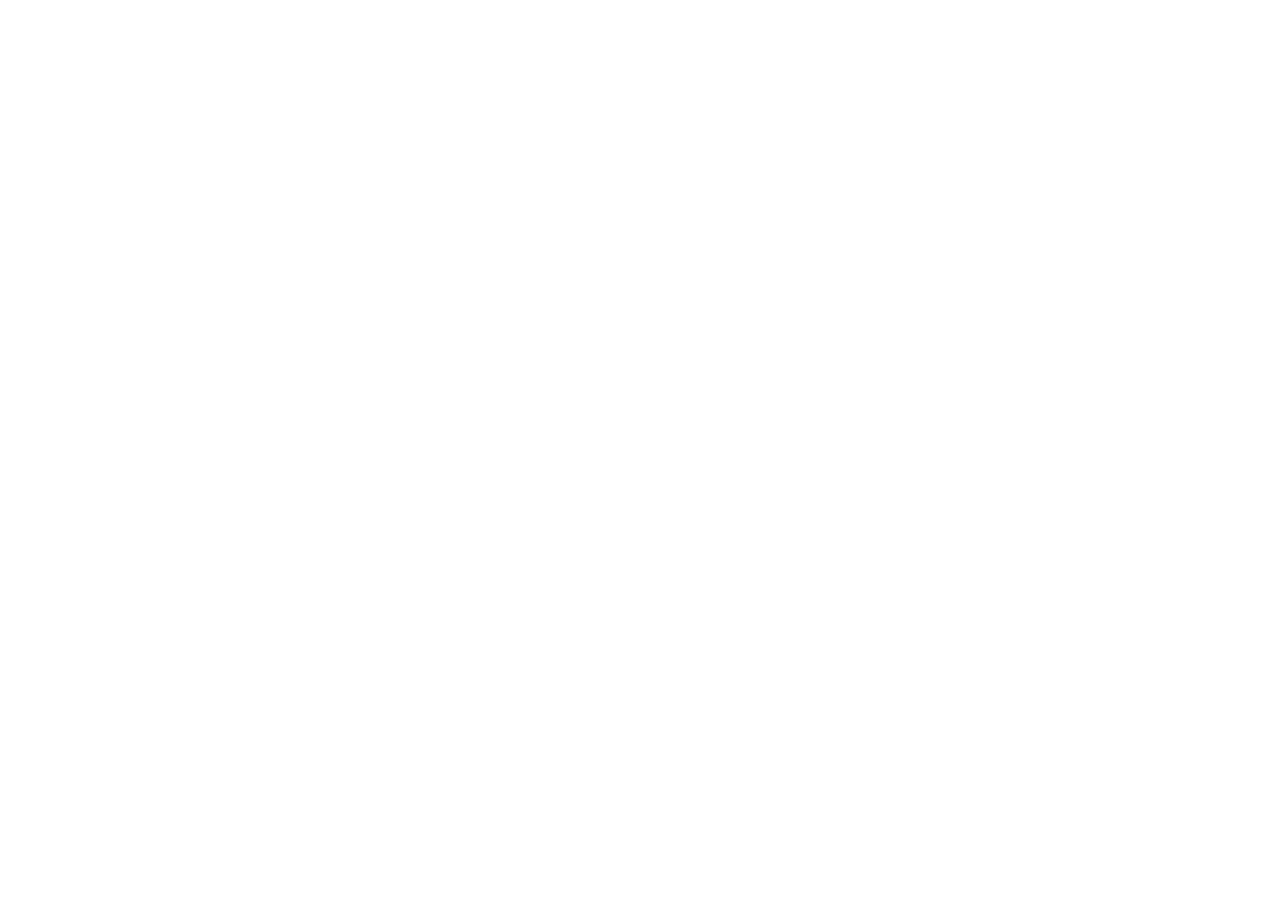
==== index.html @ a0079cb8 "init project" ====
<!DOCTYPE html>
<html lang="en">

<head>
    <meta charset="UTF-8">
    <meta http-equiv="X-UA-Compatible" content="IE=edge">
    <meta name="viewport" content="width=device-width, initial-scale=1.0">
    <title>Document</title>
</head>

<body>

</body>

</html>
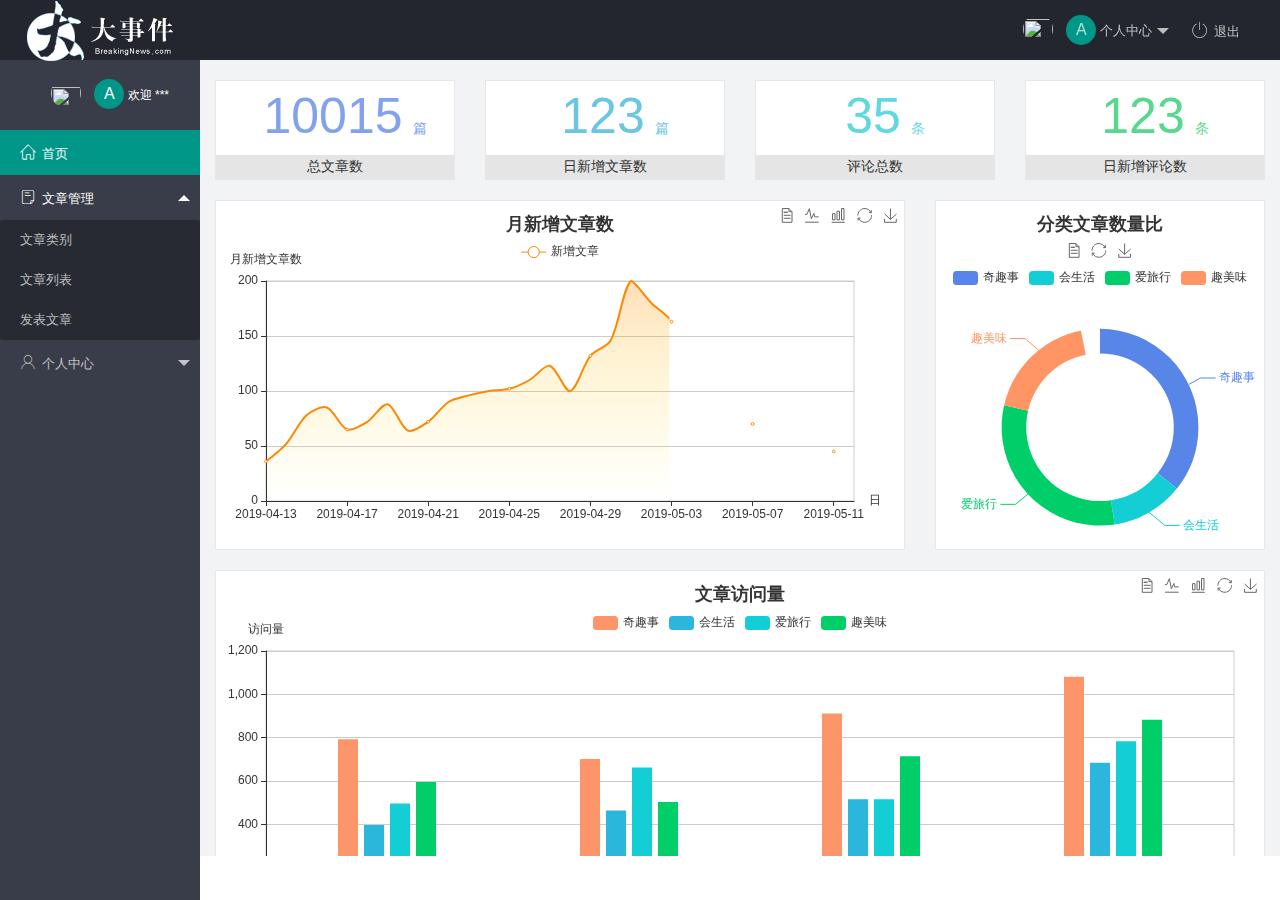
==== commit 9e02c773: "修复token的bug" ====
--- a/index.html
+++ b/index.html
@@ -5,11 +5,93 @@
     <meta charset="UTF-8">
     <meta http-equiv="X-UA-Compatible" content="IE=edge">
     <meta name="viewport" content="width=device-width, initial-scale=1.0">
-    <title>Document</title>
+    <title>首页</title>
+    <!-- 引入layui.css -->
+    <link rel="stylesheet" href="/assets/lib/layui/css/layui.css">
+    <!-- 引入第三方字体图标 -->
+    <link rel="stylesheet" href="/assets/fonts/iconfont.css">
+    <!-- 引入index.css -->
+    <link rel="stylesheet" href="/assets/css/index.css">
 </head>
 
 <body>
+    <div class="layui-layout layui-layout-admin">
+        <div class="layui-header">
 
+            <div class="layui-logo layui-hide-xs layui-bg-black">
+                <img src="/assets/images/logo.png" alt="">
+            </div>
+            <!-- 头部区域（可配合layui 已有的水平导航） -->
+
+            <ul class="layui-nav layui-layout-right">
+                <li class="layui-nav-item layui-hide layui-show-md-inline-block ">
+                    <a href="javascript:;">
+                        <img src="//tva1.sinaimg.cn/crop.0.0.118.118.180/5db11ff4gw1e77d3nqrv8j203b03cweg.jpg" class="layui-nav-img img-avatar">
+                        <span class="text-avatar">A</span> 个人中心
+                    </a>
+                    <dl class="layui-nav-child">
+                        <dd><a href="">基本资料</a></dd>
+                        <dd><a href="">更换头像</a></dd>
+                        <dd><a href="">重置密码</a></dd>
+                    </dl>
+                </li>
+                <li class="layui-nav-item" lay-header-event="menuRight" lay-unselect>
+                    <a href="javascript:;" class="logout"><span class="iconfont icon-tuichu"></span>退出</a>
+                </li>
+            </ul>
+        </div>
+
+        <div class="layui-side layui-bg-black">
+            <div class="layui-side-scroll">
+                <div class="user-info-box">
+                    <img src="//tva1.sinaimg.cn/crop.0.0.118.118.180/5db11ff4gw1e77d3nqrv8j203b03cweg.jpg" class="layui-nav-img img-avatar">
+                    <div class="text-avatar">A</div>
+                    <span class="welcom">欢迎 ***</span></div>
+                <!-- 左侧导航区域（可配合layui已有的垂直导航） -->
+                <ul class="layui-nav layui-nav-tree" lay-filter="test" lay-shrink="all">
+                    <li class="layui-nav-item layui-this">
+                        <a href="/home/dashboard.html" target="fm"><span class="iconfont icon-home"></span>首页</a>
+                    </li>
+                    <li class="layui-nav-item layui-nav-itemed">
+                        <a class="" href="javascript:;"><span class="iconfont icon-16"></span>文章管理</a>
+                        <dl class="layui-nav-child">
+                            <dd><a href="javascript:;">文章类别</a></dd>
+                            <dd><a href="javascript:;">文章列表</a></dd>
+                            <dd><a href="javascript:;">发表文章</a></dd>
+                        </dl>
+                    </li>
+                    <li class="layui-nav-item">
+
+                        <a href="javascript:;"><span class="iconfont icon-user"></span>个人中心</a>
+                        <dl class="layui-nav-child">
+                            <dd><a href="javascript:;">基本资料</a></dd>
+                            <dd><a href="javascript:;">更换头像</a></dd>
+                            <dd><a href="javascript:;">重置密码</a></dd>
+                        </dl>
+                    </li>
+
+                </ul>
+            </div>
+        </div>
+        <div class="layui-body">
+            <!-- 内容主体区域 -->
+
+            <iframe src="/home/dashboard.html" frameborder="0" name="fm"></iframe></div>
+    </div>
+
+    <div class="layui-footer">
+        <!-- 底部固定区域 -->
+        底部固定区域
+    </div>
+    </div>
+    <!-- 引入layui.js -->
+    <script src="/assets/lib/layui/layui.all.js"></script>
+    <!-- 引入jQuery.js -->
+    <script src="/assets/lib/jquery.js"></script>
+    <!-- 引入baseAPI.js -->
+    <script src="/assets/js/baseAPI.js"></script>
+    <!-- 引入index.js -->
+    <script src="/assets/js/index.js"></script>
 </body>
 
 </html>--- a/assets/lib/layui/css/layui.css
+++ b/assets/lib/layui/css/layui.css
@@ -0,0 +1,2 @@
+/** layui-v2.5.5 MIT License By https://www.layui.com */
+ .layui-inline,img{display:inline-block;vertical-align:middle}h1,h2,h3,h4,h5,h6{font-weight:400}.layui-edge,.layui-header,.layui-inline,.layui-main{position:relative}.layui-body,.layui-edge,.layui-elip{overflow:hidden}.layui-btn,.layui-edge,.layui-inline,img{vertical-align:middle}.layui-btn,.layui-disabled,.layui-icon,.layui-unselect{-moz-user-select:none;-webkit-user-select:none;-ms-user-select:none}.layui-elip,.layui-form-checkbox span,.layui-form-pane .layui-form-label{text-overflow:ellipsis;white-space:nowrap}.layui-breadcrumb,.layui-tree-btnGroup{visibility:hidden}blockquote,body,button,dd,div,dl,dt,form,h1,h2,h3,h4,h5,h6,input,li,ol,p,pre,td,textarea,th,ul{margin:0;padding:0;-webkit-tap-highlight-color:rgba(0,0,0,0)}a:active,a:hover{outline:0}img{border:none}li{list-style:none}table{border-collapse:collapse;border-spacing:0}h4,h5,h6{font-size:100%}button,input,optgroup,option,select,textarea{font-family:inherit;font-size:inherit;font-style:inherit;font-weight:inherit;outline:0}pre{white-space:pre-wrap;white-space:-moz-pre-wrap;white-space:-pre-wrap;white-space:-o-pre-wrap;word-wrap:break-word}body{line-height:24px;font:14px Helvetica Neue,Helvetica,PingFang SC,Tahoma,Arial,sans-serif}hr{height:1px;margin:10px 0;border:0;clear:both}a{color:#333;text-decoration:none}a:hover{color:#777}a cite{font-style:normal;*cursor:pointer}.layui-border-box,.layui-border-box *{box-sizing:border-box}.layui-box,.layui-box *{box-sizing:content-box}.layui-clear{clear:both;*zoom:1}.layui-clear:after{content:'\20';clear:both;*zoom:1;display:block;height:0}.layui-inline{*display:inline;*zoom:1}.layui-edge{display:inline-block;width:0;height:0;border-width:6px;border-style:dashed;border-color:transparent}.layui-edge-top{top:-4px;border-bottom-color:#999;border-bottom-style:solid}.layui-edge-right{border-left-color:#999;border-left-style:solid}.layui-edge-bottom{top:2px;border-top-color:#999;border-top-style:solid}.layui-edge-left{border-right-color:#999;border-right-style:solid}.layui-disabled,.layui-disabled:hover{color:#d2d2d2!important;cursor:not-allowed!important}.layui-circle{border-radius:100%}.layui-show{display:block!important}.layui-hide{display:none!important}@font-face{font-family:layui-icon;src:url(../font/iconfont.eot?v=250);src:url(../font/iconfont.eot?v=250#iefix) format('embedded-opentype'),url(../font/iconfont.woff2?v=250) format('woff2'),url(../font/iconfont.woff?v=250) format('woff'),url(../font/iconfont.ttf?v=250) format('truetype'),url(../font/iconfont.svg?v=250#layui-icon) format('svg')}.layui-icon{font-family:layui-icon!important;font-size:16px;font-style:normal;-webkit-font-smoothing:antialiased;-moz-osx-font-smoothing:grayscale}.layui-icon-reply-fill:before{content:"\e611"}.layui-icon-set-fill:before{content:"\e614"}.layui-icon-menu-fill:before{content:"\e60f"}.layui-icon-search:before{content:"\e615"}.layui-icon-share:before{content:"\e641"}.layui-icon-set-sm:before{content:"\e620"}.layui-icon-engine:before{content:"\e628"}.layui-icon-close:before{content:"\1006"}.layui-icon-close-fill:before{content:"\1007"}.layui-icon-chart-screen:before{content:"\e629"}.layui-icon-star:before{content:"\e600"}.layui-icon-circle-dot:before{content:"\e617"}.layui-icon-chat:before{content:"\e606"}.layui-icon-release:before{content:"\e609"}.layui-icon-list:before{content:"\e60a"}.layui-icon-chart:before{content:"\e62c"}.layui-icon-ok-circle:before{content:"\1005"}.layui-icon-layim-theme:before{content:"\e61b"}.layui-icon-table:before{content:"\e62d"}.layui-icon-right:before{content:"\e602"}.layui-icon-left:before{content:"\e603"}.layui-icon-cart-simple:before{content:"\e698"}.layui-icon-face-cry:before{content:"\e69c"}.layui-icon-face-smile:before{content:"\e6af"}.layui-icon-survey:before{content:"\e6b2"}.layui-icon-tree:before{content:"\e62e"}.layui-icon-upload-circle:before{content:"\e62f"}.layui-icon-add-circle:before{content:"\e61f"}.layui-icon-download-circle:before{content:"\e601"}.layui-icon-templeate-1:before{content:"\e630"}.layui-icon-util:before{content:"\e631"}.layui-icon-face-surprised:before{content:"\e664"}.layui-icon-edit:before{content:"\e642"}.layui-icon-speaker:before{content:"\e645"}.layui-icon-down:before{content:"\e61a"}.layui-icon-file:before{content:"\e621"}.layui-icon-layouts:before{content:"\e632"}.layui-icon-rate-half:before{content:"\e6c9"}.layui-icon-add-circle-fine:before{content:"\e608"}.layui-icon-prev-circle:before{content:"\e633"}.layui-icon-read:before{content:"\e705"}.layui-icon-404:before{content:"\e61c"}.layui-icon-carousel:before{content:"\e634"}.layui-icon-help:before{content:"\e607"}.layui-icon-code-circle:before{content:"\e635"}.layui-icon-water:before{content:"\e636"}.layui-icon-username:before{content:"\e66f"}.layui-icon-find-fill:before{content:"\e670"}.layui-icon-about:before{content:"\e60b"}.layui-icon-location:before{content:"\e715"}.layui-icon-up:before{content:"\e619"}.layui-icon-pause:before{content:"\e651"}.layui-icon-date:before{content:"\e637"}.layui-icon-layim-uploadfile:before{content:"\e61d"}.layui-icon-delete:before{content:"\e640"}.layui-icon-play:before{content:"\e652"}.layui-icon-top:before{content:"\e604"}.layui-icon-friends:before{content:"\e612"}.layui-icon-refresh-3:before{content:"\e9aa"}.layui-icon-ok:before{content:"\e605"}.layui-icon-layer:before{content:"\e638"}.layui-icon-face-smile-fine:before{content:"\e60c"}.layui-icon-dollar:before{content:"\e659"}.layui-icon-group:before{content:"\e613"}.layui-icon-layim-download:before{content:"\e61e"}.layui-icon-picture-fine:before{content:"\e60d"}.layui-icon-link:before{content:"\e64c"}.layui-icon-diamond:before{content:"\e735"}.layui-icon-log:before{content:"\e60e"}.layui-icon-rate-solid:before{content:"\e67a"}.layui-icon-fonts-del:before{content:"\e64f"}.layui-icon-unlink:before{content:"\e64d"}.layui-icon-fonts-clear:before{content:"\e639"}.layui-icon-triangle-r:before{content:"\e623"}.layui-icon-circle:before{content:"\e63f"}.layui-icon-radio:before{content:"\e643"}.layui-icon-align-center:before{content:"\e647"}.layui-icon-align-right:before{content:"\e648"}.layui-icon-align-left:before{content:"\e649"}.layui-icon-loading-1:before{content:"\e63e"}.layui-icon-return:before{content:"\e65c"}.layui-icon-fonts-strong:before{content:"\e62b"}.layui-icon-upload:before{content:"\e67c"}.layui-icon-dialogue:before{content:"\e63a"}.layui-icon-video:before{content:"\e6ed"}.layui-icon-headset:before{content:"\e6fc"}.layui-icon-cellphone-fine:before{content:"\e63b"}.layui-icon-add-1:before{content:"\e654"}.layui-icon-face-smile-b:before{content:"\e650"}.layui-icon-fonts-html:before{content:"\e64b"}.layui-icon-form:before{content:"\e63c"}.layui-icon-cart:before{content:"\e657"}.layui-icon-camera-fill:before{content:"\e65d"}.layui-icon-tabs:before{content:"\e62a"}.layui-icon-fonts-code:before{content:"\e64e"}.layui-icon-fire:before{content:"\e756"}.layui-icon-set:before{content:"\e716"}.layui-icon-fonts-u:before{content:"\e646"}.layui-icon-triangle-d:before{content:"\e625"}.layui-icon-tips:before{content:"\e702"}.layui-icon-picture:before{content:"\e64a"}.layui-icon-more-vertical:before{content:"\e671"}.layui-icon-flag:before{content:"\e66c"}.layui-icon-loading:before{content:"\e63d"}.layui-icon-fonts-i:before{content:"\e644"}.layui-icon-refresh-1:before{content:"\e666"}.layui-icon-rmb:before{content:"\e65e"}.layui-icon-home:before{content:"\e68e"}.layui-icon-user:before{content:"\e770"}.layui-icon-notice:before{content:"\e667"}.layui-icon-login-weibo:before{content:"\e675"}.layui-icon-voice:before{content:"\e688"}.layui-icon-upload-drag:before{content:"\e681"}.layui-icon-login-qq:before{content:"\e676"}.layui-icon-snowflake:before{content:"\e6b1"}.layui-icon-file-b:before{content:"\e655"}.layui-icon-template:before{content:"\e663"}.layui-icon-auz:before{content:"\e672"}.layui-icon-console:before{content:"\e665"}.layui-icon-app:before{content:"\e653"}.layui-icon-prev:before{content:"\e65a"}.layui-icon-website:before{content:"\e7ae"}.layui-icon-next:before{content:"\e65b"}.layui-icon-component:before{content:"\e857"}.layui-icon-more:before{content:"\e65f"}.layui-icon-login-wechat:before{content:"\e677"}.layui-icon-shrink-right:before{content:"\e668"}.layui-icon-spread-left:before{content:"\e66b"}.layui-icon-camera:before{content:"\e660"}.layui-icon-note:before{content:"\e66e"}.layui-icon-refresh:before{content:"\e669"}.layui-icon-female:before{content:"\e661"}.layui-icon-male:before{content:"\e662"}.layui-icon-password:before{content:"\e673"}.layui-icon-senior:before{content:"\e674"}.layui-icon-theme:before{content:"\e66a"}.layui-icon-tread:before{content:"\e6c5"}.layui-icon-praise:before{content:"\e6c6"}.layui-icon-star-fill:before{content:"\e658"}.layui-icon-rate:before{content:"\e67b"}.layui-icon-template-1:before{content:"\e656"}.layui-icon-vercode:before{content:"\e679"}.layui-icon-cellphone:before{content:"\e678"}.layui-icon-screen-full:before{content:"\e622"}.layui-icon-screen-restore:before{content:"\e758"}.layui-icon-cols:before{content:"\e610"}.layui-icon-export:before{content:"\e67d"}.layui-icon-print:before{content:"\e66d"}.layui-icon-slider:before{content:"\e714"}.layui-icon-addition:before{content:"\e624"}.layui-icon-subtraction:before{content:"\e67e"}.layui-icon-service:before{content:"\e626"}.layui-icon-transfer:before{content:"\e691"}.layui-main{width:1140px;margin:0 auto}.layui-header{z-index:1000;height:60px}.layui-header a:hover{transition:all .5s;-webkit-transition:all .5s}.layui-side{position:fixed;left:0;top:0;bottom:0;z-index:999;width:200px;overflow-x:hidden}.layui-side-scroll{position:relative;width:220px;height:100%;overflow-x:hidden}.layui-body{position:absolute;left:200px;right:0;top:0;bottom:0;z-index:998;width:auto;overflow-y:auto;box-sizing:border-box}.layui-layout-body{overflow:hidden}.layui-layout-admin .layui-header{background-color:#23262E}.layui-layout-admin .layui-side{top:60px;width:200px;overflow-x:hidden}.layui-layout-admin .layui-body{position:fixed;top:60px;bottom:44px}.layui-layout-admin .layui-main{width:auto;margin:0 15px}.layui-layout-admin .layui-footer{position:fixed;left:200px;right:0;bottom:0;height:44px;line-height:44px;padding:0 15px;background-color:#eee}.layui-layout-admin .layui-logo{position:absolute;left:0;top:0;width:200px;height:100%;line-height:60px;text-align:center;color:#009688;font-size:16px}.layui-layout-admin .layui-header .layui-nav{background:0 0}.layui-layout-left{position:absolute!important;left:200px;top:0}.layui-layout-right{position:absolute!important;right:0;top:0}.layui-container{position:relative;margin:0 auto;padding:0 15px;box-sizing:border-box}.layui-fluid{position:relative;margin:0 auto;padding:0 15px}.layui-row:after,.layui-row:before{content:'';display:block;clear:both}.layui-col-lg1,.layui-col-lg10,.layui-col-lg11,.layui-col-lg12,.layui-col-lg2,.layui-col-lg3,.layui-col-lg4,.layui-col-lg5,.layui-col-lg6,.layui-col-lg7,.layui-col-lg8,.layui-col-lg9,.layui-col-md1,.layui-col-md10,.layui-col-md11,.layui-col-md12,.layui-col-md2,.layui-col-md3,.layui-col-md4,.layui-col-md5,.layui-col-md6,.layui-col-md7,.layui-col-md8,.layui-col-md9,.layui-col-sm1,.layui-col-sm10,.layui-col-sm11,.layui-col-sm12,.layui-col-sm2,.layui-col-sm3,.layui-col-sm4,.layui-col-sm5,.layui-col-sm6,.layui-col-sm7,.layui-col-sm8,.layui-col-sm9,.layui-col-xs1,.layui-col-xs10,.layui-col-xs11,.layui-col-xs12,.layui-col-xs2,.layui-col-xs3,.layui-col-xs4,.layui-col-xs5,.layui-col-xs6,.layui-col-xs7,.layui-col-xs8,.layui-col-xs9{position:relative;display:block;box-sizing:border-box}.layui-col-xs1,.layui-col-xs10,.layui-col-xs11,.layui-col-xs12,.layui-col-xs2,.layui-col-xs3,.layui-col-xs4,.layui-col-xs5,.layui-col-xs6,.layui-col-xs7,.layui-col-xs8,.layui-col-xs9{float:left}.layui-col-xs1{width:8.33333333%}.layui-col-xs2{width:16.66666667%}.layui-col-xs3{width:25%}.layui-col-xs4{width:33.33333333%}.layui-col-xs5{width:41.66666667%}.layui-col-xs6{width:50%}.layui-col-xs7{width:58.33333333%}.layui-col-xs8{width:66.66666667%}.layui-col-xs9{width:75%}.layui-col-xs10{width:83.33333333%}.layui-col-xs11{width:91.66666667%}.layui-col-xs12{width:100%}.layui-col-xs-offset1{margin-left:8.33333333%}.layui-col-xs-offset2{margin-left:16.66666667%}.layui-col-xs-offset3{margin-left:25%}.layui-col-xs-offset4{margin-left:33.33333333%}.layui-col-xs-offset5{margin-left:41.66666667%}.layui-col-xs-offset6{margin-left:50%}.layui-col-xs-offset7{margin-left:58.33333333%}.layui-col-xs-offset8{margin-left:66.66666667%}.layui-col-xs-offset9{margin-left:75%}.layui-col-xs-offset10{margin-left:83.33333333%}.layui-col-xs-offset11{margin-left:91.66666667%}.layui-col-xs-offset12{margin-left:100%}@media screen and (max-width:768px){.layui-hide-xs{display:none!important}.layui-show-xs-block{display:block!important}.layui-show-xs-inline{display:inline!important}.layui-show-xs-inline-block{display:inline-block!important}}@media screen and (min-width:768px){.layui-container{width:750px}.layui-hide-sm{display:none!important}.layui-show-sm-block{display:block!important}.layui-show-sm-inline{display:inline!important}.layui-show-sm-inline-block{display:inline-block!important}.layui-col-sm1,.layui-col-sm10,.layui-col-sm11,.layui-col-sm12,.layui-col-sm2,.layui-col-sm3,.layui-col-sm4,.layui-col-sm5,.layui-col-sm6,.layui-col-sm7,.layui-col-sm8,.layui-col-sm9{float:left}.layui-col-sm1{width:8.33333333%}.layui-col-sm2{width:16.66666667%}.layui-col-sm3{width:25%}.layui-col-sm4{width:33.33333333%}.layui-col-sm5{width:41.66666667%}.layui-col-sm6{width:50%}.layui-col-sm7{width:58.33333333%}.layui-col-sm8{width:66.66666667%}.layui-col-sm9{width:75%}.layui-col-sm10{width:83.33333333%}.layui-col-sm11{width:91.66666667%}.layui-col-sm12{width:100%}.layui-col-sm-offset1{margin-left:8.33333333%}.layui-col-sm-offset2{margin-left:16.66666667%}.layui-col-sm-offset3{margin-left:25%}.layui-col-sm-offset4{margin-left:33.33333333%}.layui-col-sm-offset5{margin-left:41.66666667%}.layui-col-sm-offset6{margin-left:50%}.layui-col-sm-offset7{margin-left:58.33333333%}.layui-col-sm-offset8{margin-left:66.66666667%}.layui-col-sm-offset9{margin-left:75%}.layui-col-sm-offset10{margin-left:83.33333333%}.layui-col-sm-offset11{margin-left:91.66666667%}.layui-col-sm-offset12{margin-left:100%}}@media screen and (min-width:992px){.layui-container{width:970px}.layui-hide-md{display:none!important}.layui-show-md-block{display:block!important}.layui-show-md-inline{display:inline!important}.layui-show-md-inline-block{display:inline-block!important}.layui-col-md1,.layui-col-md10,.layui-col-md11,.layui-col-md12,.layui-col-md2,.layui-col-md3,.layui-col-md4,.layui-col-md5,.layui-col-md6,.layui-col-md7,.layui-col-md8,.layui-col-md9{float:left}.layui-col-md1{width:8.33333333%}.layui-col-md2{width:16.66666667%}.layui-col-md3{width:25%}.layui-col-md4{width:33.33333333%}.layui-col-md5{width:41.66666667%}.layui-col-md6{width:50%}.layui-col-md7{width:58.33333333%}.layui-col-md8{width:66.66666667%}.layui-col-md9{width:75%}.layui-col-md10{width:83.33333333%}.layui-col-md11{width:91.66666667%}.layui-col-md12{width:100%}.layui-col-md-offset1{margin-left:8.33333333%}.layui-col-md-offset2{margin-left:16.66666667%}.layui-col-md-offset3{margin-left:25%}.layui-col-md-offset4{margin-left:33.33333333%}.layui-col-md-offset5{margin-left:41.66666667%}.layui-col-md-offset6{margin-left:50%}.layui-col-md-offset7{margin-left:58.33333333%}.layui-col-md-offset8{margin-left:66.66666667%}.layui-col-md-offset9{margin-left:75%}.layui-col-md-offset10{margin-left:83.33333333%}.layui-col-md-offset11{margin-left:91.66666667%}.layui-col-md-offset12{margin-left:100%}}@media screen and (min-width:1200px){.layui-container{width:1170px}.layui-hide-lg{display:none!important}.layui-show-lg-block{display:block!important}.layui-show-lg-inline{display:inline!important}.layui-show-lg-inline-block{display:inline-block!important}.layui-col-lg1,.layui-col-lg10,.layui-col-lg11,.layui-col-lg12,.layui-col-lg2,.layui-col-lg3,.layui-col-lg4,.layui-col-lg5,.layui-col-lg6,.layui-col-lg7,.layui-col-lg8,.layui-col-lg9{float:left}.layui-col-lg1{width:8.33333333%}.layui-col-lg2{width:16.66666667%}.layui-col-lg3{width:25%}.layui-col-lg4{width:33.33333333%}.layui-col-lg5{width:41.66666667%}.layui-col-lg6{width:50%}.layui-col-lg7{width:58.33333333%}.layui-col-lg8{width:66.66666667%}.layui-col-lg9{width:75%}.layui-col-lg10{width:83.33333333%}.layui-col-lg11{width:91.66666667%}.layui-col-lg12{width:100%}.layui-col-lg-offset1{margin-left:8.33333333%}.layui-col-lg-offset2{margin-left:16.66666667%}.layui-col-lg-offset3{margin-left:25%}.layui-col-lg-offset4{margin-left:33.33333333%}.layui-col-lg-offset5{margin-left:41.66666667%}.layui-col-lg-offset6{margin-left:50%}.layui-col-lg-offset7{margin-left:58.33333333%}.layui-col-lg-offset8{margin-left:66.66666667%}.layui-col-lg-offset9{margin-left:75%}.layui-col-lg-offset10{margin-left:83.33333333%}.layui-col-lg-offset11{margin-left:91.66666667%}.layui-col-lg-offset12{margin-left:100%}}.layui-col-space1{margin:-.5px}.layui-col-space1>*{padding:.5px}.layui-col-space3{margin:-1.5px}.layui-col-space3>*{padding:1.5px}.layui-col-space5{margin:-2.5px}.layui-col-space5>*{padding:2.5px}.layui-col-space8{margin:-3.5px}.layui-col-space8>*{padding:3.5px}.layui-col-space10{margin:-5px}.layui-col-space10>*{padding:5px}.layui-col-space12{margin:-6px}.layui-col-space12>*{padding:6px}.layui-col-space15{margin:-7.5px}.layui-col-space15>*{padding:7.5px}.layui-col-space18{margin:-9px}.layui-col-space18>*{padding:9px}.layui-col-space20{margin:-10px}.layui-col-space20>*{padding:10px}.layui-col-space22{margin:-11px}.layui-col-space22>*{padding:11px}.layui-col-space25{margin:-12.5px}.layui-col-space25>*{padding:12.5px}.layui-col-space30{margin:-15px}.layui-col-space30>*{padding:15px}.layui-btn,.layui-input,.layui-select,.layui-textarea,.layui-upload-button{outline:0;-webkit-appearance:none;transition:all .3s;-webkit-transition:all .3s;box-sizing:border-box}.layui-elem-quote{margin-bottom:10px;padding:15px;line-height:22px;border-left:5px solid #009688;border-radius:0 2px 2px 0;background-color:#f2f2f2}.layui-quote-nm{border-style:solid;border-width:1px 1px 1px 5px;background:0 0}.layui-elem-field{margin-bottom:10px;padding:0;border-width:1px;border-style:solid}.layui-elem-field legend{margin-left:20px;padding:0 10px;font-size:20px;font-weight:300}.layui-field-title{margin:10px 0 20px;border-width:1px 0 0}.layui-field-box{padding:10px 15px}.layui-field-title .layui-field-box{padding:10px 0}.layui-progress{position:relative;height:6px;border-radius:20px;background-color:#e2e2e2}.layui-progress-bar{position:absolute;left:0;top:0;width:0;max-width:100%;height:6px;border-radius:20px;text-align:right;background-color:#5FB878;transition:all .3s;-webkit-transition:all .3s}.layui-progress-big,.layui-progress-big .layui-progress-bar{height:18px;line-height:18px}.layui-progress-text{position:relative;top:-20px;line-height:18px;font-size:12px;color:#666}.layui-progress-big .layui-progress-text{position:static;padding:0 10px;color:#fff}.layui-collapse{border-width:1px;border-style:solid;border-radius:2px}.layui-colla-content,.layui-colla-item{border-top-width:1px;border-top-style:solid}.layui-colla-item:first-child{border-top:none}.layui-colla-title{position:relative;height:42px;line-height:42px;padding:0 15px 0 35px;color:#333;background-color:#f2f2f2;cursor:pointer;font-size:14px;overflow:hidden}.layui-colla-content{display:none;padding:10px 15px;line-height:22px;color:#666}.layui-colla-icon{position:absolute;left:15px;top:0;font-size:14px}.layui-card{margin-bottom:15px;border-radius:2px;background-color:#fff;box-shadow:0 1px 2px 0 rgba(0,0,0,.05)}.layui-card:last-child{margin-bottom:0}.layui-card-header{position:relative;height:42px;line-height:42px;padding:0 15px;border-bottom:1px solid #f6f6f6;color:#333;border-radius:2px 2px 0 0;font-size:14px}.layui-bg-black,.layui-bg-blue,.layui-bg-cyan,.layui-bg-green,.layui-bg-orange,.layui-bg-red{color:#fff!important}.layui-card-body{position:relative;padding:10px 15px;line-height:24px}.layui-card-body[pad15]{padding:15px}.layui-card-body[pad20]{padding:20px}.layui-card-body .layui-table{margin:5px 0}.layui-card .layui-tab{margin:0}.layui-panel-window{position:relative;padding:15px;border-radius:0;border-top:5px solid #E6E6E6;background-color:#fff}.layui-auxiliar-moving{position:fixed;left:0;right:0;top:0;bottom:0;width:100%;height:100%;background:0 0;z-index:9999999999}.layui-form-label,.layui-form-mid,.layui-form-select,.layui-input-block,.layui-input-inline,.layui-textarea{position:relative}.layui-bg-red{background-color:#FF5722!important}.layui-bg-orange{background-color:#FFB800!important}.layui-bg-green{background-color:#009688!important}.layui-bg-cyan{background-color:#2F4056!important}.layui-bg-blue{background-color:#1E9FFF!important}.layui-bg-black{background-color:#393D49!important}.layui-bg-gray{background-color:#eee!important;color:#666!important}.layui-badge-rim,.layui-colla-content,.layui-colla-item,.layui-collapse,.layui-elem-field,.layui-form-pane .layui-form-item[pane],.layui-form-pane .layui-form-label,.layui-input,.layui-layedit,.layui-layedit-tool,.layui-quote-nm,.layui-select,.layui-tab-bar,.layui-tab-card,.layui-tab-title,.layui-tab-title .layui-this:after,.layui-textarea{border-color:#e6e6e6}.layui-timeline-item:before,hr{background-color:#e6e6e6}.layui-text{line-height:22px;font-size:14px;color:#666}.layui-text h1,.layui-text h2,.layui-text h3{font-weight:500;color:#333}.layui-text h1{font-size:30px}.layui-text h2{font-size:24px}.layui-text h3{font-size:18px}.layui-text a:not(.layui-btn){color:#01AAED}.layui-text a:not(.layui-btn):hover{text-decoration:underline}.layui-text ul{padding:5px 0 5px 15px}.layui-text ul li{margin-top:5px;list-style-type:disc}.layui-text em,.layui-word-aux{color:#999!important;padding:0 5px!important}.layui-btn{display:inline-block;height:38px;line-height:38px;padding:0 18px;background-color:#009688;color:#fff;white-space:nowrap;text-align:center;font-size:14px;border:none;border-radius:2px;cursor:pointer}.layui-btn:hover{opacity:.8;filter:alpha(opacity=80);color:#fff}.layui-btn:active{opacity:1;filter:alpha(opacity=100)}.layui-btn+.layui-btn{margin-left:10px}.layui-btn-container{font-size:0}.layui-btn-container .layui-btn{margin-right:10px;margin-bottom:10px}.layui-btn-container .layui-btn+.layui-btn{margin-left:0}.layui-table .layui-btn-container .layui-btn{margin-bottom:9px}.layui-btn-radius{border-radius:100px}.layui-btn .layui-icon{margin-right:3px;font-size:18px;vertical-align:bottom;vertical-align:middle\9}.layui-btn-primary{border:1px solid #C9C9C9;background-color:#fff;color:#555}.layui-btn-primary:hover{border-color:#009688;color:#333}.layui-btn-normal{background-color:#1E9FFF}.layui-btn-warm{background-color:#FFB800}.layui-btn-danger{background-color:#FF5722}.layui-btn-checked{background-color:#5FB878}.layui-btn-disabled,.layui-btn-disabled:active,.layui-btn-disabled:hover{border:1px solid #e6e6e6;background-color:#FBFBFB;color:#C9C9C9;cursor:not-allowed;opacity:1}.layui-btn-lg{height:44px;line-height:44px;padding:0 25px;font-size:16px}.layui-btn-sm{height:30px;line-height:30px;padding:0 10px;font-size:12px}.layui-btn-sm i{font-size:16px!important}.layui-btn-xs{height:22px;line-height:22px;padding:0 5px;font-size:12px}.layui-btn-xs i{font-size:14px!important}.layui-btn-group{display:inline-block;vertical-align:middle;font-size:0}.layui-btn-group .layui-btn{margin-left:0!important;margin-right:0!important;border-left:1px solid rgba(255,255,255,.5);border-radius:0}.layui-btn-group .layui-btn-primary{border-left:none}.layui-btn-group .layui-btn-primary:hover{border-color:#C9C9C9;color:#009688}.layui-btn-group .layui-btn:first-child{border-left:none;border-radius:2px 0 0 2px}.layui-btn-group .layui-btn-primary:first-child{border-left:1px solid #c9c9c9}.layui-btn-group .layui-btn:last-child{border-radius:0 2px 2px 0}.layui-btn-group .layui-btn+.layui-btn{margin-left:0}.layui-btn-group+.layui-btn-group{margin-left:10px}.layui-btn-fluid{width:100%}.layui-input,.layui-select,.layui-textarea{height:38px;line-height:1.3;line-height:38px\9;border-width:1px;border-style:solid;background-color:#fff;border-radius:2px}.layui-input::-webkit-input-placeholder,.layui-select::-webkit-input-placeholder,.layui-textarea::-webkit-input-placeholder{line-height:1.3}.layui-input,.layui-textarea{display:block;width:100%;padding-left:10px}.layui-input:hover,.layui-textarea:hover{border-color:#D2D2D2!important}.layui-input:focus,.layui-textarea:focus{border-color:#C9C9C9!important}.layui-textarea{min-height:100px;height:auto;line-height:20px;padding:6px 10px;resize:vertical}.layui-select{padding:0 10px}.layui-form input[type=checkbox],.layui-form input[type=radio],.layui-form select{display:none}.layui-form [lay-ignore]{display:initial}.layui-form-item{margin-bottom:15px;clear:both;*zoom:1}.layui-form-item:after{content:'\20';clear:both;*zoom:1;display:block;height:0}.layui-form-label{float:left;display:block;padding:9px 15px;width:80px;font-weight:400;line-height:20px;text-align:right}.layui-form-label-col{display:block;float:none;padding:9px 0;line-height:20px;text-align:left}.layui-form-item .layui-inline{margin-bottom:5px;margin-right:10px}.layui-input-block{margin-left:110px;min-height:36px}.layui-input-inline{display:inline-block;vertical-align:middle}.layui-form-item .layui-input-inline{float:left;width:190px;margin-right:10px}.layui-form-text .layui-input-inline{width:auto}.layui-form-mid{float:left;display:block;padding:9px 0!important;line-height:20px;margin-right:10px}.layui-form-danger+.layui-form-select .layui-input,.layui-form-danger:focus{border-color:#FF5722!important}.layui-form-select .layui-input{padding-right:30px;cursor:pointer}.layui-form-select .layui-edge{position:absolute;right:10px;top:50%;margin-top:-3px;cursor:pointer;border-width:6px;border-top-color:#c2c2c2;border-top-style:solid;transition:all .3s;-webkit-transition:all .3s}.layui-form-select dl{display:none;position:absolute;left:0;top:42px;padding:5px 0;z-index:899;min-width:100%;border:1px solid #d2d2d2;max-height:300px;overflow-y:auto;background-color:#fff;border-radius:2px;box-shadow:0 2px 4px rgba(0,0,0,.12);box-sizing:border-box}.layui-form-select dl dd,.layui-form-select dl dt{padding:0 10px;line-height:36px;white-space:nowrap;overflow:hidden;text-overflow:ellipsis}.layui-form-select dl dt{font-size:12px;color:#999}.layui-form-select dl dd{cursor:pointer}.layui-form-select dl dd:hover{background-color:#f2f2f2;-webkit-transition:.5s all;transition:.5s all}.layui-form-select .layui-select-group dd{padding-left:20px}.layui-form-select dl dd.layui-select-tips{padding-left:10px!important;color:#999}.layui-form-select dl dd.layui-this{background-color:#5FB878;color:#fff}.layui-form-checkbox,.layui-form-select dl dd.layui-disabled{background-color:#fff}.layui-form-selected dl{display:block}.layui-form-checkbox,.layui-form-checkbox *,.layui-form-switch{display:inline-block;vertical-align:middle}.layui-form-selected .layui-edge{margin-top:-9px;-webkit-transform:rotate(180deg);transform:rotate(180deg);margin-top:-3px\9}:root .layui-form-selected .layui-edge{margin-top:-9px\0/IE9}.layui-form-selectup dl{top:auto;bottom:42px}.layui-select-none{margin:5px 0;text-align:center;color:#999}.layui-select-disabled .layui-disabled{border-color:#eee!important}.layui-select-disabled .layui-edge{border-top-color:#d2d2d2}.layui-form-checkbox{position:relative;height:30px;line-height:30px;margin-right:10px;padding-right:30px;cursor:pointer;font-size:0;-webkit-transition:.1s linear;transition:.1s linear;box-sizing:border-box}.layui-form-checkbox span{padding:0 10px;height:100%;font-size:14px;border-radius:2px 0 0 2px;background-color:#d2d2d2;color:#fff;overflow:hidden}.layui-form-checkbox:hover span{background-color:#c2c2c2}.layui-form-checkbox i{position:absolute;right:0;top:0;width:30px;height:28px;border:1px solid #d2d2d2;border-left:none;border-radius:0 2px 2px 0;color:#fff;font-size:20px;text-align:center}.layui-form-checkbox:hover i{border-color:#c2c2c2;color:#c2c2c2}.layui-form-checked,.layui-form-checked:hover{border-color:#5FB878}.layui-form-checked span,.layui-form-checked:hover span{background-color:#5FB878}.layui-form-checked i,.layui-form-checked:hover i{color:#5FB878}.layui-form-item .layui-form-checkbox{margin-top:4px}.layui-form-checkbox[lay-skin=primary]{height:auto!important;line-height:normal!important;min-width:18px;min-height:18px;border:none!important;margin-right:0;padding-left:28px;padding-right:0;background:0 0}.layui-form-checkbox[lay-skin=primary] span{padding-left:0;padding-right:15px;line-height:18px;background:0 0;color:#666}.layui-form-checkbox[lay-skin=primary] i{right:auto;left:0;width:16px;height:16px;line-height:16px;border:1px solid #d2d2d2;font-size:12px;border-radius:2px;background-color:#fff;-webkit-transition:.1s linear;transition:.1s linear}.layui-form-checkbox[lay-skin=primary]:hover i{border-color:#5FB878;color:#fff}.layui-form-checked[lay-skin=primary] i{border-color:#5FB878!important;background-color:#5FB878;color:#fff}.layui-checkbox-disbaled[lay-skin=primary] span{background:0 0!important;color:#c2c2c2}.layui-checkbox-disbaled[lay-skin=primary]:hover i{border-color:#d2d2d2}.layui-form-item .layui-form-checkbox[lay-skin=primary]{margin-top:10px}.layui-form-switch{position:relative;height:22px;line-height:22px;min-width:35px;padding:0 5px;margin-top:8px;border:1px solid #d2d2d2;border-radius:20px;cursor:pointer;background-color:#fff;-webkit-transition:.1s linear;transition:.1s linear}.layui-form-switch i{position:absolute;left:5px;top:3px;width:16px;height:16px;border-radius:20px;background-color:#d2d2d2;-webkit-transition:.1s linear;transition:.1s linear}.layui-form-switch em{position:relative;top:0;width:25px;margin-left:21px;padding:0!important;text-align:center!important;color:#999!important;font-style:normal!important;font-size:12px}.layui-form-onswitch{border-color:#5FB878;background-color:#5FB878}.layui-checkbox-disbaled,.layui-checkbox-disbaled i{border-color:#e2e2e2!important}.layui-form-onswitch i{left:100%;margin-left:-21px;background-color:#fff}.layui-form-onswitch em{margin-left:5px;margin-right:21px;color:#fff!important}.layui-checkbox-disbaled span{background-color:#e2e2e2!important}.layui-checkbox-disbaled:hover i{color:#fff!important}[lay-radio]{display:none}.layui-form-radio,.layui-form-radio *{display:inline-block;vertical-align:middle}.layui-form-radio{line-height:28px;margin:6px 10px 0 0;padding-right:10px;cursor:pointer;font-size:0}.layui-form-radio *{font-size:14px}.layui-form-radio>i{margin-right:8px;font-size:22px;color:#c2c2c2}.layui-form-radio>i:hover,.layui-form-radioed>i{color:#5FB878}.layui-radio-disbaled>i{color:#e2e2e2!important}.layui-form-pane .layui-form-label{width:110px;padding:8px 15px;height:38px;line-height:20px;border-width:1px;border-style:solid;border-radius:2px 0 0 2px;text-align:center;background-color:#FBFBFB;overflow:hidden;box-sizing:border-box}.layui-form-pane .layui-input-inline{margin-left:-1px}.layui-form-pane .layui-input-block{margin-left:110px;left:-1px}.layui-form-pane .layui-input{border-radius:0 2px 2px 0}.layui-form-pane .layui-form-text .layui-form-label{float:none;width:100%;border-radius:2px;box-sizing:border-box;text-align:left}.layui-form-pane .layui-form-text .layui-input-inline{display:block;margin:0;top:-1px;clear:both}.layui-form-pane .layui-form-text .layui-input-block{margin:0;left:0;top:-1px}.layui-form-pane .layui-form-text .layui-textarea{min-height:100px;border-radius:0 0 2px 2px}.layui-form-pane .layui-form-checkbox{margin:4px 0 4px 10px}.layui-form-pane .layui-form-radio,.layui-form-pane .layui-form-switch{margin-top:6px;margin-left:10px}.layui-form-pane .layui-form-item[pane]{position:relative;border-width:1px;border-style:solid}.layui-form-pane .layui-form-item[pane] .layui-form-label{position:absolute;left:0;top:0;height:100%;border-width:0 1px 0 0}.layui-form-pane .layui-form-item[pane] .layui-input-inline{margin-left:110px}@media screen and (max-width:450px){.layui-form-item .layui-form-label{text-overflow:ellipsis;overflow:hidden;white-space:nowrap}.layui-form-item .layui-inline{display:block;margin-right:0;margin-bottom:20px;clear:both}.layui-form-item .layui-inline:after{content:'\20';clear:both;display:block;height:0}.layui-form-item .layui-input-inline{display:block;float:none;left:-3px;width:auto;margin:0 0 10px 112px}.layui-form-item .layui-input-inline+.layui-form-mid{margin-left:110px;top:-5px;padding:0}.layui-form-item .layui-form-checkbox{margin-right:5px;margin-bottom:5px}}.layui-layedit{border-width:1px;border-style:solid;border-radius:2px}.layui-layedit-tool{padding:3px 5px;border-bottom-width:1px;border-bottom-style:solid;font-size:0}.layedit-tool-fixed{position:fixed;top:0;border-top:1px solid #e2e2e2}.layui-layedit-tool .layedit-tool-mid,.layui-layedit-tool .layui-icon{display:inline-block;vertical-align:middle;text-align:center;font-size:14px}.layui-layedit-tool .layui-icon{position:relative;width:32px;height:30px;line-height:30px;margin:3px 5px;color:#777;cursor:pointer;border-radius:2px}.layui-layedit-tool .layui-icon:hover{color:#393D49}.layui-layedit-tool .layui-icon:active{color:#000}.layui-layedit-tool .layedit-tool-active{background-color:#e2e2e2;color:#000}.layui-layedit-tool .layui-disabled,.layui-layedit-tool .layui-disabled:hover{color:#d2d2d2;cursor:not-allowed}.layui-layedit-tool .layedit-tool-mid{width:1px;height:18px;margin:0 10px;background-color:#d2d2d2}.layedit-tool-html{width:50px!important;font-size:30px!important}.layedit-tool-b,.layedit-tool-code,.layedit-tool-help{font-size:16px!important}.layedit-tool-d,.layedit-tool-face,.layedit-tool-image,.layedit-tool-unlink{font-size:18px!important}.layedit-tool-image input{position:absolute;font-size:0;left:0;top:0;width:100%;height:100%;opacity:.01;filter:Alpha(opacity=1);cursor:pointer}.layui-layedit-iframe iframe{display:block;width:100%}#LAY_layedit_code{overflow:hidden}.layui-laypage{display:inline-block;*display:inline;*zoom:1;vertical-align:middle;margin:10px 0;font-size:0}.layui-laypage>a:first-child,.layui-laypage>a:first-child em{border-radius:2px 0 0 2px}.layui-laypage>a:last-child,.layui-laypage>a:last-child em{border-radius:0 2px 2px 0}.layui-laypage>:first-child{margin-left:0!important}.layui-laypage>:last-child{margin-right:0!important}.layui-laypage a,.layui-laypage button,.layui-laypage input,.layui-laypage select,.layui-laypage span{border:1px solid #e2e2e2}.layui-laypage a,.layui-laypage span{display:inline-block;*display:inline;*zoom:1;vertical-align:middle;padding:0 15px;height:28px;line-height:28px;margin:0 -1px 5px 0;background-color:#fff;color:#333;font-size:12px}.layui-flow-more a *,.layui-laypage input,.layui-table-view select[lay-ignore]{display:inline-block}.layui-laypage a:hover{color:#009688}.layui-laypage em{font-style:normal}.layui-laypage .layui-laypage-spr{color:#999;font-weight:700}.layui-laypage a{text-decoration:none}.layui-laypage .layui-laypage-curr{position:relative}.layui-laypage .layui-laypage-curr em{position:relative;color:#fff}.layui-laypage .layui-laypage-curr .layui-laypage-em{position:absolute;left:-1px;top:-1px;padding:1px;width:100%;height:100%;background-color:#009688}.layui-laypage-em{border-radius:2px}.layui-laypage-next em,.layui-laypage-prev em{font-family:Sim sun;font-size:16px}.layui-laypage .layui-laypage-count,.layui-laypage .layui-laypage-limits,.layui-laypage .layui-laypage-refresh,.layui-laypage .layui-laypage-skip{margin-left:10px;margin-right:10px;padding:0;border:none}.layui-laypage .layui-laypage-limits,.layui-laypage .layui-laypage-refresh{vertical-align:top}.layui-laypage .layui-laypage-refresh i{font-size:18px;cursor:pointer}.layui-laypage select{height:22px;padding:3px;border-radius:2px;cursor:pointer}.layui-laypage .layui-laypage-skip{height:30px;line-height:30px;color:#999}.layui-laypage button,.layui-laypage input{height:30px;line-height:30px;border-radius:2px;vertical-align:top;background-color:#fff;box-sizing:border-box}.layui-laypage input{width:40px;margin:0 10px;padding:0 3px;text-align:center}.layui-laypage input:focus,.layui-laypage select:focus{border-color:#009688!important}.layui-laypage button{margin-left:10px;padding:0 10px;cursor:pointer}.layui-table,.layui-table-view{margin:10px 0}.layui-flow-more{margin:10px 0;text-align:center;color:#999;font-size:14px}.layui-flow-more a{height:32px;line-height:32px}.layui-flow-more a *{vertical-align:top}.layui-flow-more a cite{padding:0 20px;border-radius:3px;background-color:#eee;color:#333;font-style:normal}.layui-flow-more a cite:hover{opacity:.8}.layui-flow-more a i{font-size:30px;color:#737383}.layui-table{width:100%;background-color:#fff;color:#666}.layui-table tr{transition:all .3s;-webkit-transition:all .3s}.layui-table th{text-align:left;font-weight:400}.layui-table tbody tr:hover,.layui-table thead tr,.layui-table-click,.layui-table-header,.layui-table-hover,.layui-table-mend,.layui-table-patch,.layui-table-tool,.layui-table-total,.layui-table-total tr,.layui-table[lay-even] tr:nth-child(even){background-color:#f2f2f2}.layui-table td,.layui-table th,.layui-table-col-set,.layui-table-fixed-r,.layui-table-grid-down,.layui-table-header,.layui-table-page,.layui-table-tips-main,.layui-table-tool,.layui-table-total,.layui-table-view,.layui-table[lay-skin=line],.layui-table[lay-skin=row]{border-width:1px;border-style:solid;border-color:#e6e6e6}.layui-table td,.layui-table th{position:relative;padding:9px 15px;min-height:20px;line-height:20px;font-size:14px}.layui-table[lay-skin=line] td,.layui-table[lay-skin=line] th{border-width:0 0 1px}.layui-table[lay-skin=row] td,.layui-table[lay-skin=row] th{border-width:0 1px 0 0}.layui-table[lay-skin=nob] td,.layui-table[lay-skin=nob] th{border:none}.layui-table img{max-width:100px}.layui-table[lay-size=lg] td,.layui-table[lay-size=lg] th{padding:15px 30px}.layui-table-view .layui-table[lay-size=lg] .layui-table-cell{height:40px;line-height:40px}.layui-table[lay-size=sm] td,.layui-table[lay-size=sm] th{font-size:12px;padding:5px 10px}.layui-table-view .layui-table[lay-size=sm] .layui-table-cell{height:20px;line-height:20px}.layui-table[lay-data]{display:none}.layui-table-box{position:relative;overflow:hidden}.layui-table-view .layui-table{position:relative;width:auto;margin:0}.layui-table-view .layui-table[lay-skin=line]{border-width:0 1px 0 0}.layui-table-view .layui-table[lay-skin=row]{border-width:0 0 1px}.layui-table-view .layui-table td,.layui-table-view .layui-table th{padding:5px 0;border-top:none;border-left:none}.layui-table-view .layui-table th.layui-unselect .layui-table-cell span{cursor:pointer}.layui-table-view .layui-table td{cursor:default}.layui-table-view .layui-table td[data-edit=text]{cursor:text}.layui-table-view .layui-form-checkbox[lay-skin=primary] i{width:18px;height:18px}.layui-table-view .layui-form-radio{line-height:0;padding:0}.layui-table-view .layui-form-radio>i{margin:0;font-size:20px}.layui-table-init{position:absolute;left:0;top:0;width:100%;height:100%;text-align:center;z-index:110}.layui-table-init .layui-icon{position:absolute;left:50%;top:50%;margin:-15px 0 0 -15px;font-size:30px;color:#c2c2c2}.layui-table-header{border-width:0 0 1px;overflow:hidden}.layui-table-header .layui-table{margin-bottom:-1px}.layui-table-tool .layui-inline[lay-event]{position:relative;width:26px;height:26px;padding:5px;line-height:16px;margin-right:10px;text-align:center;color:#333;border:1px solid #ccc;cursor:pointer;-webkit-transition:.5s all;transition:.5s all}.layui-table-tool .layui-inline[lay-event]:hover{border:1px solid #999}.layui-table-tool-temp{padding-right:120px}.layui-table-tool-self{position:absolute;right:17px;top:10px}.layui-table-tool .layui-table-tool-self .layui-inline[lay-event]{margin:0 0 0 10px}.layui-table-tool-panel{position:absolute;top:29px;left:-1px;padding:5px 0;min-width:150px;min-height:40px;border:1px solid #d2d2d2;text-align:left;overflow-y:auto;background-color:#fff;box-shadow:0 2px 4px rgba(0,0,0,.12)}.layui-table-cell,.layui-table-tool-panel li{overflow:hidden;text-overflow:ellipsis;white-space:nowrap}.layui-table-tool-panel li{padding:0 10px;line-height:30px;-webkit-transition:.5s all;transition:.5s all}.layui-table-tool-panel li .layui-form-checkbox[lay-skin=primary]{width:100%;padding-left:28px}.layui-table-tool-panel li:hover{background-color:#f2f2f2}.layui-table-tool-panel li .layui-form-checkbox[lay-skin=primary] i{position:absolute;left:0;top:0}.layui-table-tool-panel li .layui-form-checkbox[lay-skin=primary] span{padding:0}.layui-table-tool .layui-table-tool-self .layui-table-tool-panel{left:auto;right:-1px}.layui-table-col-set{position:absolute;right:0;top:0;width:20px;height:100%;border-width:0 0 0 1px;background-color:#fff}.layui-table-sort{width:10px;height:20px;margin-left:5px;cursor:pointer!important}.layui-table-sort .layui-edge{position:absolute;left:5px;border-width:5px}.layui-table-sort .layui-table-sort-asc{top:3px;border-top:none;border-bottom-style:solid;border-bottom-color:#b2b2b2}.layui-table-sort .layui-table-sort-asc:hover{border-bottom-color:#666}.layui-table-sort .layui-table-sort-desc{bottom:5px;border-bottom:none;border-top-style:solid;border-top-color:#b2b2b2}.layui-table-sort .layui-table-sort-desc:hover{border-top-color:#666}.layui-table-sort[lay-sort=asc] .layui-table-sort-asc{border-bottom-color:#000}.layui-table-sort[lay-sort=desc] .layui-table-sort-desc{border-top-color:#000}.layui-table-cell{height:28px;line-height:28px;padding:0 15px;position:relative;box-sizing:border-box}.layui-table-cell .layui-form-checkbox[lay-skin=primary]{top:-1px;padding:0}.layui-table-cell .layui-table-link{color:#01AAED}.laytable-cell-checkbox,.laytable-cell-numbers,.laytable-cell-radio,.laytable-cell-space{padding:0;text-align:center}.layui-table-body{position:relative;overflow:auto;margin-right:-1px;margin-bottom:-1px}.layui-table-body .layui-none{line-height:26px;padding:15px;text-align:center;color:#999}.layui-table-fixed{position:absolute;left:0;top:0;z-index:101}.layui-table-fixed .layui-table-body{overflow:hidden}.layui-table-fixed-l{box-shadow:0 -1px 8px rgba(0,0,0,.08)}.layui-table-fixed-r{left:auto;right:-1px;border-width:0 0 0 1px;box-shadow:-1px 0 8px rgba(0,0,0,.08)}.layui-table-fixed-r .layui-table-header{position:relative;overflow:visible}.layui-table-mend{position:absolute;right:-49px;top:0;height:100%;width:50px}.layui-table-tool{position:relative;z-index:890;width:100%;min-height:50px;line-height:30px;padding:10px 15px;border-width:0 0 1px}.layui-table-tool .layui-btn-container{margin-bottom:-10px}.layui-table-page,.layui-table-total{border-width:1px 0 0;margin-bottom:-1px;overflow:hidden}.layui-table-page{position:relative;width:100%;padding:7px 7px 0;height:41px;font-size:12px;white-space:nowrap}.layui-table-page>div{height:26px}.layui-table-page .layui-laypage{margin:0}.layui-table-page .layui-laypage a,.layui-table-page .layui-laypage span{height:26px;line-height:26px;margin-bottom:10px;border:none;background:0 0}.layui-table-page .layui-laypage a,.layui-table-page .layui-laypage span.layui-laypage-curr{padding:0 12px}.layui-table-page .layui-laypage span{margin-left:0;padding:0}.layui-table-page .layui-laypage .layui-laypage-prev{margin-left:-7px!important}.layui-table-page .layui-laypage .layui-laypage-curr .layui-laypage-em{left:0;top:0;padding:0}.layui-table-page .layui-laypage button,.layui-table-page .layui-laypage input{height:26px;line-height:26px}.layui-table-page .layui-laypage input{width:40px}.layui-table-page .layui-laypage button{padding:0 10px}.layui-table-page select{height:18px}.layui-table-patch .layui-table-cell{padding:0;width:30px}.layui-table-edit{position:absolute;left:0;top:0;width:100%;height:100%;padding:0 14px 1px;border-radius:0;box-shadow:1px 1px 20px rgba(0,0,0,.15)}.layui-table-edit:focus{border-color:#5FB878!important}select.layui-table-edit{padding:0 0 0 10px;border-color:#C9C9C9}.layui-table-view .layui-form-checkbox,.layui-table-view .layui-form-radio,.layui-table-view .layui-form-switch{top:0;margin:0;box-sizing:content-box}.layui-table-view .layui-form-checkbox{top:-1px;height:26px;line-height:26px}.layui-table-view .layui-form-checkbox i{height:26px}.layui-table-grid .layui-table-cell{overflow:visible}.layui-table-grid-down{position:absolute;top:0;right:0;width:26px;height:100%;padding:5px 0;border-width:0 0 0 1px;text-align:center;background-color:#fff;color:#999;cursor:pointer}.layui-table-grid-down .layui-icon{position:absolute;top:50%;left:50%;margin:-8px 0 0 -8px}.layui-table-grid-down:hover{background-color:#fbfbfb}body .layui-table-tips .layui-layer-content{background:0 0;padding:0;box-shadow:0 1px 6px rgba(0,0,0,.12)}.layui-table-tips-main{margin:-44px 0 0 -1px;max-height:150px;padding:8px 15px;font-size:14px;overflow-y:scroll;background-color:#fff;color:#666}.layui-table-tips-c{position:absolute;right:-3px;top:-13px;width:20px;height:20px;padding:3px;cursor:pointer;background-color:#666;border-radius:50%;color:#fff}.layui-table-tips-c:hover{background-color:#777}.layui-table-tips-c:before{position:relative;right:-2px}.layui-upload-file{display:none!important;opacity:.01;filter:Alpha(opacity=1)}.layui-upload-drag,.layui-upload-form,.layui-upload-wrap{display:inline-block}.layui-upload-list{margin:10px 0}.layui-upload-choose{padding:0 10px;color:#999}.layui-upload-drag{position:relative;padding:30px;border:1px dashed #e2e2e2;background-color:#fff;text-align:center;cursor:pointer;color:#999}.layui-upload-drag .layui-icon{font-size:50px;color:#009688}.layui-upload-drag[lay-over]{border-color:#009688}.layui-upload-iframe{position:absolute;width:0;height:0;border:0;visibility:hidden}.layui-upload-wrap{position:relative;vertical-align:middle}.layui-upload-wrap .layui-upload-file{display:block!important;position:absolute;left:0;top:0;z-index:10;font-size:100px;width:100%;height:100%;opacity:.01;filter:Alpha(opacity=1);cursor:pointer}.layui-transfer-active,.layui-transfer-box{display:inline-block;vertical-align:middle}.layui-transfer-box,.layui-transfer-header,.layui-transfer-search{border-width:0;border-style:solid;border-color:#e6e6e6}.layui-transfer-box{position:relative;border-width:1px;width:200px;height:360px;border-radius:2px;background-color:#fff}.layui-transfer-box .layui-form-checkbox{width:100%;margin:0!important}.layui-transfer-header{height:38px;line-height:38px;padding:0 10px;border-bottom-width:1px}.layui-transfer-search{position:relative;padding:10px;border-bottom-width:1px}.layui-transfer-search .layui-input{height:32px;padding-left:30px;font-size:12px}.layui-transfer-search .layui-icon-search{position:absolute;left:20px;top:50%;margin-top:-8px;color:#666}.layui-transfer-active{margin:0 15px}.layui-transfer-active .layui-btn{display:block;margin:0;padding:0 15px;background-color:#5FB878;border-color:#5FB878;color:#fff}.layui-transfer-active .layui-btn-disabled{background-color:#FBFBFB;border-color:#e6e6e6;color:#C9C9C9}.layui-transfer-active .layui-btn:first-child{margin-bottom:15px}.layui-transfer-active .layui-btn .layui-icon{margin:0;font-size:14px!important}.layui-transfer-data{padding:5px 0;overflow:auto}.layui-transfer-data li{height:32px;line-height:32px;padding:0 10px}.layui-transfer-data li:hover{background-color:#f2f2f2;transition:.5s all}.layui-transfer-data .layui-none{padding:15px 10px;text-align:center;color:#999}.layui-nav{position:relative;padding:0 20px;background-color:#393D49;color:#fff;border-radius:2px;font-size:0;box-sizing:border-box}.layui-nav *{font-size:14px}.layui-nav .layui-nav-item{position:relative;display:inline-block;*display:inline;*zoom:1;vertical-align:middle;line-height:60px}.layui-nav .layui-nav-item a{display:block;padding:0 20px;color:#fff;color:rgba(255,255,255,.7);transition:all .3s;-webkit-transition:all .3s}.layui-nav .layui-this:after,.layui-nav-bar,.layui-nav-tree .layui-nav-itemed:after{position:absolute;left:0;top:0;width:0;height:5px;background-color:#5FB878;transition:all .2s;-webkit-transition:all .2s}.layui-nav-bar{z-index:1000}.layui-nav .layui-nav-item a:hover,.layui-nav .layui-this a{color:#fff}.layui-nav .layui-this:after{content:'';top:auto;bottom:0;width:100%}.layui-nav-img{width:30px;height:30px;margin-right:10px;border-radius:50%}.layui-nav .layui-nav-more{content:'';width:0;height:0;border-style:solid dashed dashed;border-color:#fff transparent transparent;overflow:hidden;cursor:pointer;transition:all .2s;-webkit-transition:all .2s;position:absolute;top:50%;right:3px;margin-top:-3px;border-width:6px;border-top-color:rgba(255,255,255,.7)}.layui-nav .layui-nav-mored,.layui-nav-itemed>a .layui-nav-more{margin-top:-9px;border-style:dashed dashed solid;border-color:transparent transparent #fff}.layui-nav-child{display:none;position:absolute;left:0;top:65px;min-width:100%;line-height:36px;padding:5px 0;box-shadow:0 2px 4px rgba(0,0,0,.12);border:1px solid #d2d2d2;background-color:#fff;z-index:100;border-radius:2px;white-space:nowrap}.layui-nav .layui-nav-child a{color:#333}.layui-nav .layui-nav-child a:hover{background-color:#f2f2f2;color:#000}.layui-nav-child dd{position:relative}.layui-nav .layui-nav-child dd.layui-this a,.layui-nav-child dd.layui-this{background-color:#5FB878;color:#fff}.layui-nav-child dd.layui-this:after{display:none}.layui-nav-tree{width:200px;padding:0}.layui-nav-tree .layui-nav-item{display:block;width:100%;line-height:45px}.layui-nav-tree .layui-nav-item a{position:relative;height:45px;line-height:45px;text-overflow:ellipsis;overflow:hidden;white-space:nowrap}.layui-nav-tree .layui-nav-item a:hover{background-color:#4E5465}.layui-nav-tree .layui-nav-bar{width:5px;height:0;background-color:#009688}.layui-nav-tree .layui-nav-child dd.layui-this,.layui-nav-tree .layui-nav-child dd.layui-this a,.layui-nav-tree .layui-this,.layui-nav-tree .layui-this>a,.layui-nav-tree .layui-this>a:hover{background-color:#009688;color:#fff}.layui-nav-tree .layui-this:after{display:none}.layui-nav-itemed>a,.layui-nav-tree .layui-nav-title a,.layui-nav-tree .layui-nav-title a:hover{color:#fff!important}.layui-nav-tree .layui-nav-child{position:relative;z-index:0;top:0;border:none;box-shadow:none}.layui-nav-tree .layui-nav-child a{height:40px;line-height:40px;color:#fff;color:rgba(255,255,255,.7)}.layui-nav-tree .layui-nav-child,.layui-nav-tree .layui-nav-child a:hover{background:0 0;color:#fff}.layui-nav-tree .layui-nav-more{right:10px}.layui-nav-itemed>.layui-nav-child{display:block;padding:0;background-color:rgba(0,0,0,.3)!important}.layui-nav-itemed>.layui-nav-child>.layui-this>.layui-nav-child{display:block}.layui-nav-side{position:fixed;top:0;bottom:0;left:0;overflow-x:hidden;z-index:999}.layui-bg-blue .layui-nav-bar,.layui-bg-blue .layui-nav-itemed:after,.layui-bg-blue .layui-this:after{background-color:#93D1FF}.layui-bg-blue .layui-nav-child dd.layui-this{background-color:#1E9FFF}.layui-bg-blue .layui-nav-itemed>a,.layui-nav-tree.layui-bg-blue .layui-nav-title a,.layui-nav-tree.layui-bg-blue .layui-nav-title a:hover{background-color:#007DDB!important}.layui-breadcrumb{font-size:0}.layui-breadcrumb>*{font-size:14px}.layui-breadcrumb a{color:#999!important}.layui-breadcrumb a:hover{color:#5FB878!important}.layui-breadcrumb a cite{color:#666;font-style:normal}.layui-breadcrumb span[lay-separator]{margin:0 10px;color:#999}.layui-tab{margin:10px 0;text-align:left!important}.layui-tab[overflow]>.layui-tab-title{overflow:hidden}.layui-tab-title{position:relative;left:0;height:40px;white-space:nowrap;font-size:0;border-bottom-width:1px;border-bottom-style:solid;transition:all .2s;-webkit-transition:all .2s}.layui-tab-title li{display:inline-block;*display:inline;*zoom:1;vertical-align:middle;font-size:14px;transition:all .2s;-webkit-transition:all .2s;position:relative;line-height:40px;min-width:65px;padding:0 15px;text-align:center;cursor:pointer}.layui-tab-title li a{display:block}.layui-tab-title .layui-this{color:#000}.layui-tab-title .layui-this:after{position:absolute;left:0;top:0;content:'';width:100%;height:41px;border-width:1px;border-style:solid;border-bottom-color:#fff;border-radius:2px 2px 0 0;box-sizing:border-box;pointer-events:none}.layui-tab-bar{position:absolute;right:0;top:0;z-index:10;width:30px;height:39px;line-height:39px;border-width:1px;border-style:solid;border-radius:2px;text-align:center;background-color:#fff;cursor:pointer}.layui-tab-bar .layui-icon{position:relative;display:inline-block;top:3px;transition:all .3s;-webkit-transition:all .3s}.layui-tab-item{display:none}.layui-tab-more{padding-right:30px;height:auto!important;white-space:normal!important}.layui-tab-more li.layui-this:after{border-bottom-color:#e2e2e2;border-radius:2px}.layui-tab-more .layui-tab-bar .layui-icon{top:-2px;top:3px\9;-webkit-transform:rotate(180deg);transform:rotate(180deg)}:root .layui-tab-more .layui-tab-bar .layui-icon{top:-2px\0/IE9}.layui-tab-content{padding:10px}.layui-tab-title li .layui-tab-close{position:relative;display:inline-block;width:18px;height:18px;line-height:20px;margin-left:8px;top:1px;text-align:center;font-size:14px;color:#c2c2c2;transition:all .2s;-webkit-transition:all .2s}.layui-tab-title li .layui-tab-close:hover{border-radius:2px;background-color:#FF5722;color:#fff}.layui-tab-brief>.layui-tab-title .layui-this{color:#009688}.layui-tab-brief>.layui-tab-more li.layui-this:after,.layui-tab-brief>.layui-tab-title .layui-this:after{border:none;border-radius:0;border-bottom:2px solid #5FB878}.layui-tab-brief[overflow]>.layui-tab-title .layui-this:after{top:-1px}.layui-tab-card{border-width:1px;border-style:solid;border-radius:2px;box-shadow:0 2px 5px 0 rgba(0,0,0,.1)}.layui-tab-card>.layui-tab-title{background-color:#f2f2f2}.layui-tab-card>.layui-tab-title li{margin-right:-1px;margin-left:-1px}.layui-tab-card>.layui-tab-title .layui-this{background-color:#fff}.layui-tab-card>.layui-tab-title .layui-this:after{border-top:none;border-width:1px;border-bottom-color:#fff}.layui-tab-card>.layui-tab-title .layui-tab-bar{height:40px;line-height:40px;border-radius:0;border-top:none;border-right:none}.layui-tab-card>.layui-tab-more .layui-this{background:0 0;color:#5FB878}.layui-tab-card>.layui-tab-more .layui-this:after{border:none}.layui-timeline{padding-left:5px}.layui-timeline-item{position:relative;padding-bottom:20px}.layui-timeline-axis{position:absolute;left:-5px;top:0;z-index:10;width:20px;height:20px;line-height:20px;background-color:#fff;color:#5FB878;border-radius:50%;text-align:center;cursor:pointer}.layui-timeline-axis:hover{color:#FF5722}.layui-timeline-item:before{content:'';position:absolute;left:5px;top:0;z-index:0;width:1px;height:100%}.layui-timeline-item:last-child:before{display:none}.layui-timeline-item:first-child:before{display:block}.layui-timeline-content{padding-left:25px}.layui-timeline-title{position:relative;margin-bottom:10px}.layui-badge,.layui-badge-dot,.layui-badge-rim{position:relative;display:inline-block;padding:0 6px;font-size:12px;text-align:center;background-color:#FF5722;color:#fff;border-radius:2px}.layui-badge{height:18px;line-height:18px}.layui-badge-dot{width:8px;height:8px;padding:0;border-radius:50%}.layui-badge-rim{height:18px;line-height:18px;border-width:1px;border-style:solid;background-color:#fff;color:#666}.layui-btn .layui-badge,.layui-btn .layui-badge-dot{margin-left:5px}.layui-nav .layui-badge,.layui-nav .layui-badge-dot{position:absolute;top:50%;margin:-8px 6px 0}.layui-tab-title .layui-badge,.layui-tab-title .layui-badge-dot{left:5px;top:-2px}.layui-carousel{position:relative;left:0;top:0;background-color:#f8f8f8}.layui-carousel>[carousel-item]{position:relative;width:100%;height:100%;overflow:hidden}.layui-carousel>[carousel-item]:before{position:absolute;content:'\e63d';left:50%;top:50%;width:100px;line-height:20px;margin:-10px 0 0 -50px;text-align:center;color:#c2c2c2;font-family:layui-icon!important;font-size:30px;font-style:normal;-webkit-font-smoothing:antialiased;-moz-osx-font-smoothing:grayscale}.layui-carousel>[carousel-item]>*{display:none;position:absolute;left:0;top:0;width:100%;height:100%;background-color:#f8f8f8;transition-duration:.3s;-webkit-transition-duration:.3s}.layui-carousel-updown>*{-webkit-transition:.3s ease-in-out up;transition:.3s ease-in-out up}.layui-carousel-arrow{display:none\9;opacity:0;position:absolute;left:10px;top:50%;margin-top:-18px;width:36px;height:36px;line-height:36px;text-align:center;font-size:20px;border:0;border-radius:50%;background-color:rgba(0,0,0,.2);color:#fff;-webkit-transition-duration:.3s;transition-duration:.3s;cursor:pointer}.layui-carousel-arrow[lay-type=add]{left:auto!important;right:10px}.layui-carousel:hover .layui-carousel-arrow[lay-type=add],.layui-carousel[lay-arrow=always] .layui-carousel-arrow[lay-type=add]{right:20px}.layui-carousel[lay-arrow=always] .layui-carousel-arrow{opacity:1;left:20px}.layui-carousel[lay-arrow=none] .layui-carousel-arrow{display:none}.layui-carousel-arrow:hover,.layui-carousel-ind ul:hover{background-color:rgba(0,0,0,.35)}.layui-carousel:hover .layui-carousel-arrow{display:block\9;opacity:1;left:20px}.layui-carousel-ind{position:relative;top:-35px;width:100%;line-height:0!important;text-align:center;font-size:0}.layui-carousel[lay-indicator=outside]{margin-bottom:30px}.layui-carousel[lay-indicator=outside] .layui-carousel-ind{top:10px}.layui-carousel[lay-indicator=outside] .layui-carousel-ind ul{background-color:rgba(0,0,0,.5)}.layui-carousel[lay-indicator=none] .layui-carousel-ind{display:none}.layui-carousel-ind ul{display:inline-block;padding:5px;background-color:rgba(0,0,0,.2);border-radius:10px;-webkit-transition-duration:.3s;transition-duration:.3s}.layui-carousel-ind li{display:inline-block;width:10px;height:10px;margin:0 3px;font-size:14px;background-color:#e2e2e2;background-color:rgba(255,255,255,.5);border-radius:50%;cursor:pointer;-webkit-transition-duration:.3s;transition-duration:.3s}.layui-carousel-ind li:hover{background-color:rgba(255,255,255,.7)}.layui-carousel-ind li.layui-this{background-color:#fff}.layui-carousel>[carousel-item]>.layui-carousel-next,.layui-carousel>[carousel-item]>.layui-carousel-prev,.layui-carousel>[carousel-item]>.layui-this{display:block}.layui-carousel>[carousel-item]>.layui-this{left:0}.layui-carousel>[carousel-item]>.layui-carousel-prev{left:-100%}.layui-carousel>[carousel-item]>.layui-carousel-next{left:100%}.layui-carousel>[carousel-item]>.layui-carousel-next.layui-carousel-left,.layui-carousel>[carousel-item]>.layui-carousel-prev.layui-carousel-right{left:0}.layui-carousel>[carousel-item]>.layui-this.layui-carousel-left{left:-100%}.layui-carousel>[carousel-item]>.layui-this.layui-carousel-right{left:100%}.layui-carousel[lay-anim=updown] .layui-carousel-arrow{left:50%!important;top:20px;margin:0 0 0 -18px}.layui-carousel[lay-anim=updown]>[carousel-item]>*,.layui-carousel[lay-anim=fade]>[carousel-item]>*{left:0!important}.layui-carousel[lay-anim=updown] .layui-carousel-arrow[lay-type=add]{top:auto!important;bottom:20px}.layui-carousel[lay-anim=updown] .layui-carousel-ind{position:absolute;top:50%;right:20px;width:auto;height:auto}.layui-carousel[lay-anim=updown] .layui-carousel-ind ul{padding:3px 5px}.layui-carousel[lay-anim=updown] .layui-carousel-ind li{display:block;margin:6px 0}.layui-carousel[lay-anim=updown]>[carousel-item]>.layui-this{top:0}.layui-carousel[lay-anim=updown]>[carousel-item]>.layui-carousel-prev{top:-100%}.layui-carousel[lay-anim=updown]>[carousel-item]>.layui-carousel-next{top:100%}.layui-carousel[lay-anim=updown]>[carousel-item]>.layui-carousel-next.layui-carousel-left,.layui-carousel[lay-anim=updown]>[carousel-item]>.layui-carousel-prev.layui-carousel-right{top:0}.layui-carousel[lay-anim=updown]>[carousel-item]>.layui-this.layui-carousel-left{top:-100%}.layui-carousel[lay-anim=updown]>[carousel-item]>.layui-this.layui-carousel-right{top:100%}.layui-carousel[lay-anim=fade]>[carousel-item]>.layui-carousel-next,.layui-carousel[lay-anim=fade]>[carousel-item]>.layui-carousel-prev{opacity:0}.layui-carousel[lay-anim=fade]>[carousel-item]>.layui-carousel-next.layui-carousel-left,.layui-carousel[lay-anim=fade]>[carousel-item]>.layui-carousel-prev.layui-carousel-right{opacity:1}.layui-carousel[lay-anim=fade]>[carousel-item]>.layui-this.layui-carousel-left,.layui-carousel[lay-anim=fade]>[carousel-item]>.layui-this.layui-carousel-right{opacity:0}.layui-fixbar{position:fixed;right:15px;bottom:15px;z-index:999999}.layui-fixbar li{width:50px;height:50px;line-height:50px;margin-bottom:1px;text-align:center;cursor:pointer;font-size:30px;background-color:#9F9F9F;color:#fff;border-radius:2px;opacity:.95}.layui-fixbar li:hover{opacity:.85}.layui-fixbar li:active{opacity:1}.layui-fixbar .layui-fixbar-top{display:none;font-size:40px}body .layui-util-face{border:none;background:0 0}body .layui-util-face .layui-layer-content{padding:0;background-color:#fff;color:#666;box-shadow:none}.layui-util-face .layui-layer-TipsG{display:none}.layui-util-face ul{position:relative;width:372px;padding:10px;border:1px solid #D9D9D9;background-color:#fff;box-shadow:0 0 20px rgba(0,0,0,.2)}.layui-util-face ul li{cursor:pointer;float:left;border:1px solid #e8e8e8;height:22px;width:26px;overflow:hidden;margin:-1px 0 0 -1px;padding:4px 2px;text-align:center}.layui-util-face ul li:hover{position:relative;z-index:2;border:1px solid #eb7350;background:#fff9ec}.layui-code{position:relative;margin:10px 0;padding:15px;line-height:20px;border:1px solid #ddd;border-left-width:6px;background-color:#F2F2F2;color:#333;font-family:Courier New;font-size:12px}.layui-rate,.layui-rate *{display:inline-block;vertical-align:middle}.layui-rate{padding:10px 5px 10px 0;font-size:0}.layui-rate li i.layui-icon{font-size:20px;color:#FFB800;margin-right:5px;transition:all .3s;-webkit-transition:all .3s}.layui-rate li i:hover{cursor:pointer;transform:scale(1.12);-webkit-transform:scale(1.12)}.layui-rate[readonly] li i:hover{cursor:default;transform:scale(1)}.layui-colorpicker{width:26px;height:26px;border:1px solid #e6e6e6;padding:5px;border-radius:2px;line-height:24px;display:inline-block;cursor:pointer;transition:all .3s;-webkit-transition:all .3s}.layui-colorpicker:hover{border-color:#d2d2d2}.layui-colorpicker.layui-colorpicker-lg{width:34px;height:34px;line-height:32px}.layui-colorpicker.layui-colorpicker-sm{width:24px;height:24px;line-height:22px}.layui-colorpicker.layui-colorpicker-xs{width:22px;height:22px;line-height:20px}.layui-colorpicker-trigger-bgcolor{display:block;background:url([data-uri]);border-radius:2px}.layui-colorpicker-trigger-span{display:block;height:100%;box-sizing:border-box;border:1px solid rgba(0,0,0,.15);border-radius:2px;text-align:center}.layui-colorpicker-trigger-i{display:inline-block;color:#FFF;font-size:12px}.layui-colorpicker-trigger-i.layui-icon-close{color:#999}.layui-colorpicker-main{position:absolute;z-index:66666666;width:280px;padding:7px;background:#FFF;border:1px solid #d2d2d2;border-radius:2px;box-shadow:0 2px 4px rgba(0,0,0,.12)}.layui-colorpicker-main-wrapper{height:180px;position:relative}.layui-colorpicker-basis{width:260px;height:100%;position:relative}.layui-colorpicker-basis-white{width:100%;height:100%;position:absolute;top:0;left:0;background:linear-gradient(90deg,#FFF,hsla(0,0%,100%,0))}.layui-colorpicker-basis-black{width:100%;height:100%;position:absolute;top:0;left:0;background:linear-gradient(0deg,#000,transparent)}.layui-colorpicker-basis-cursor{width:10px;height:10px;border:1px solid #FFF;border-radius:50%;position:absolute;top:-3px;right:-3px;cursor:pointer}.layui-colorpicker-side{position:absolute;top:0;right:0;width:12px;height:100%;background:linear-gradient(red,#FF0,#0F0,#0FF,#00F,#F0F,red)}.layui-colorpicker-side-slider{width:100%;height:5px;box-shadow:0 0 1px #888;box-sizing:border-box;background:#FFF;border-radius:1px;border:1px solid #f0f0f0;cursor:pointer;position:absolute;left:0}.layui-colorpicker-main-alpha{display:none;height:12px;margin-top:7px;background:url([data-uri])}.layui-colorpicker-alpha-bgcolor{height:100%;position:relative}.layui-colorpicker-alpha-slider{width:5px;height:100%;box-shadow:0 0 1px #888;box-sizing:border-box;background:#FFF;border-radius:1px;border:1px solid #f0f0f0;cursor:pointer;position:absolute;top:0}.layui-colorpicker-main-pre{padding-top:7px;font-size:0}.layui-colorpicker-pre{width:20px;height:20px;border-radius:2px;display:inline-block;margin-left:6px;margin-bottom:7px;cursor:pointer}.layui-colorpicker-pre:nth-child(11n+1){margin-left:0}.layui-colorpicker-pre-isalpha{background:url([data-uri])}.layui-colorpicker-pre.layui-this{box-shadow:0 0 3px 2px rgba(0,0,0,.15)}.layui-colorpicker-pre>div{height:100%;border-radius:2px}.layui-colorpicker-main-input{text-align:right;padding-top:7px}.layui-colorpicker-main-input .layui-btn-container .layui-btn{margin:0 0 0 10px}.layui-colorpicker-main-input div.layui-inline{float:left;margin-right:10px;font-size:14px}.layui-colorpicker-main-input input.layui-input{width:150px;height:30px;color:#666}.layui-slider{height:4px;background:#e2e2e2;border-radius:3px;position:relative;cursor:pointer}.layui-slider-bar{border-radius:3px;position:absolute;height:100%}.layui-slider-step{position:absolute;top:0;width:4px;height:4px;border-radius:50%;background:#FFF;-webkit-transform:translateX(-50%);transform:translateX(-50%)}.layui-slider-wrap{width:36px;height:36px;position:absolute;top:-16px;-webkit-transform:translateX(-50%);transform:translateX(-50%);z-index:10;text-align:center}.layui-slider-wrap-btn{width:12px;height:12px;border-radius:50%;background:#FFF;display:inline-block;vertical-align:middle;cursor:pointer;transition:.3s}.layui-slider-wrap:after{content:"";height:100%;display:inline-block;vertical-align:middle}.layui-slider-wrap-btn.layui-slider-hover,.layui-slider-wrap-btn:hover{transform:scale(1.2)}.layui-slider-wrap-btn.layui-disabled:hover{transform:scale(1)!important}.layui-slider-tips{position:absolute;top:-42px;z-index:66666666;white-space:nowrap;display:none;-webkit-transform:translateX(-50%);transform:translateX(-50%);color:#FFF;background:#000;border-radius:3px;height:25px;line-height:25px;padding:0 10px}.layui-slider-tips:after{content:'';position:absolute;bottom:-12px;left:50%;margin-left:-6px;width:0;height:0;border-width:6px;border-style:solid;border-color:#000 transparent transparent}.layui-slider-input{width:70px;height:32px;border:1px solid #e6e6e6;border-radius:3px;font-size:16px;line-height:32px;position:absolute;right:0;top:-15px}.layui-slider-input-btn{display:none;position:absolute;top:0;right:0;width:20px;height:100%;border-left:1px solid #d2d2d2}.layui-slider-input-btn i{cursor:pointer;position:absolute;right:0;bottom:0;width:20px;height:50%;font-size:12px;line-height:16px;text-align:center;color:#999}.layui-slider-input-btn i:first-child{top:0;border-bottom:1px solid #d2d2d2}.layui-slider-input-txt{height:100%;font-size:14px}.layui-slider-input-txt input{height:100%;border:none}.layui-slider-input-btn i:hover{color:#009688}.layui-slider-vertical{width:4px;margin-left:34px}.layui-slider-vertical .layui-slider-bar{width:4px}.layui-slider-vertical .layui-slider-step{top:auto;left:0;-webkit-transform:translateY(50%);transform:translateY(50%)}.layui-slider-vertical .layui-slider-wrap{top:auto;left:-16px;-webkit-transform:translateY(50%);transform:translateY(50%)}.layui-slider-vertical .layui-slider-tips{top:auto;left:2px}@media \0screen{.layui-slider-wrap-btn{margin-left:-20px}.layui-slider-vertical .layui-slider-wrap-btn{margin-left:0;margin-bottom:-20px}.layui-slider-vertical .layui-slider-tips{margin-left:-8px}.layui-slider>span{margin-left:8px}}.layui-tree{line-height:22px}.layui-tree .layui-form-checkbox{margin:0!important}.layui-tree-set{width:100%;position:relative}.layui-tree-pack{display:none;padding-left:20px;position:relative}.layui-tree-iconClick,.layui-tree-main{display:inline-block;vertical-align:middle}.layui-tree-line .layui-tree-pack{padding-left:27px}.layui-tree-line .layui-tree-set .layui-tree-set:after{content:'';position:absolute;top:14px;left:-9px;width:17px;height:0;border-top:1px dotted #c0c4cc}.layui-tree-entry{position:relative;padding:3px 0;height:20px;white-space:nowrap}.layui-tree-entry:hover{background-color:#eee}.layui-tree-line .layui-tree-entry:hover{background-color:rgba(0,0,0,0)}.layui-tree-line .layui-tree-entry:hover .layui-tree-txt{color:#999;text-decoration:underline;transition:.3s}.layui-tree-main{cursor:pointer;padding-right:10px}.layui-tree-line .layui-tree-set:before{content:'';position:absolute;top:0;left:-9px;width:0;height:100%;border-left:1px dotted #c0c4cc}.layui-tree-line .layui-tree-set.layui-tree-setLineShort:before{height:13px}.layui-tree-line .layui-tree-set.layui-tree-setHide:before{height:0}.layui-tree-iconClick{position:relative;height:20px;line-height:20px;margin:0 10px;color:#c0c4cc}.layui-tree-icon{height:12px;line-height:12px;width:12px;text-align:center;border:1px solid #c0c4cc}.layui-tree-iconClick .layui-icon{font-size:18px}.layui-tree-icon .layui-icon{font-size:12px;color:#666}.layui-tree-iconArrow{padding:0 5px}.layui-tree-iconArrow:after{content:'';position:absolute;left:4px;top:3px;z-index:100;width:0;height:0;border-width:5px;border-style:solid;border-color:transparent transparent transparent #c0c4cc;transition:.5s}.layui-tree-btnGroup,.layui-tree-editInput{position:relative;vertical-align:middle;display:inline-block}.layui-tree-spread>.layui-tree-entry>.layui-tree-iconClick>.layui-tree-iconArrow:after{transform:rotate(90deg) translate(3px,4px)}.layui-tree-txt{display:inline-block;vertical-align:middle;color:#555}.layui-tree-search{margin-bottom:15px;color:#666}.layui-tree-btnGroup .layui-icon{display:inline-block;vertical-align:middle;padding:0 2px;cursor:pointer}.layui-tree-btnGroup .layui-icon:hover{color:#999;transition:.3s}.layui-tree-entry:hover .layui-tree-btnGroup{visibility:visible}.layui-tree-editInput{height:20px;line-height:20px;padding:0 3px;border:none;background-color:rgba(0,0,0,.05)}.layui-tree-emptyText{text-align:center;color:#999}.layui-anim{-webkit-animation-duration:.3s;animation-duration:.3s;-webkit-animation-fill-mode:both;animation-fill-mode:both}.layui-anim.layui-icon{display:inline-block}.layui-anim-loop{-webkit-animation-iteration-count:infinite;animation-iteration-count:infinite}.layui-trans,.layui-trans a{transition:all .3s;-webkit-transition:all .3s}@-webkit-keyframes layui-rotate{from{-webkit-transform:rotate(0)}to{-webkit-transform:rotate(360deg)}}@keyframes layui-rotate{from{transform:rotate(0)}to{transform:rotate(360deg)}}.layui-anim-rotate{-webkit-animation-name:layui-rotate;animation-name:layui-rotate;-webkit-animation-duration:1s;animation-duration:1s;-webkit-animation-timing-function:linear;animation-timing-function:linear}@-webkit-keyframes layui-up{from{-webkit-transform:translate3d(0,100%,0);opacity:.3}to{-webkit-transform:translate3d(0,0,0);opacity:1}}@keyframes layui-up{from{transform:translate3d(0,100%,0);opacity:.3}to{transform:translate3d(0,0,0);opacity:1}}.layui-anim-up{-webkit-animation-name:layui-up;animation-name:layui-up}@-webkit-keyframes layui-upbit{from{-webkit-transform:translate3d(0,30px,0);opacity:.3}to{-webkit-transform:translate3d(0,0,0);opacity:1}}@keyframes layui-upbit{from{transform:translate3d(0,30px,0);opacity:.3}to{transform:translate3d(0,0,0);opacity:1}}.layui-anim-upbit{-webkit-animation-name:layui-upbit;animation-name:layui-upbit}@-webkit-keyframes layui-scale{0%{opacity:.3;-webkit-transform:scale(.5)}100%{opacity:1;-webkit-transform:scale(1)}}@keyframes layui-scale{0%{opacity:.3;-ms-transform:scale(.5);transform:scale(.5)}100%{opacity:1;-ms-transform:scale(1);transform:scale(1)}}.layui-anim-scale{-webkit-animation-name:layui-scale;animation-name:layui-scale}@-webkit-keyframes layui-scale-spring{0%{opacity:.5;-webkit-transform:scale(.5)}80%{opacity:.8;-webkit-transform:scale(1.1)}100%{opacity:1;-webkit-transform:scale(1)}}@keyframes layui-scale-spring{0%{opacity:.5;transform:scale(.5)}80%{opacity:.8;transform:scale(1.1)}100%{opacity:1;transform:scale(1)}}.layui-anim-scaleSpring{-webkit-animation-name:layui-scale-spring;animation-name:layui-scale-spring}@-webkit-keyframes layui-fadein{0%{opacity:0}100%{opacity:1}}@keyframes layui-fadein{0%{opacity:0}100%{opacity:1}}.layui-anim-fadein{-webkit-animation-name:layui-fadein;animation-name:layui-fadein}@-webkit-keyframes layui-fadeout{0%{opacity:1}100%{opacity:0}}@keyframes layui-fadeout{0%{opacity:1}100%{opacity:0}}.layui-anim-fadeout{-webkit-animation-name:layui-fadeout;animation-name:layui-fadeout}--- a/assets/fonts/iconfont.css
+++ b/assets/fonts/iconfont.css
@@ -0,0 +1,37 @@
+@font-face {font-family: "iconfont";
+  src: url('iconfont.eot?t=1576139966484'); /* IE9 */
+  src: url('iconfont.eot?t=1576139966484#iefix') format('embedded-opentype'), /* IE6-IE8 */
+  url('[data-uri]') format('woff2'),
+  url('iconfont.woff?t=1576139966484') format('woff'),
+  url('iconfont.ttf?t=1576139966484') format('truetype'), /* chrome, firefox, opera, Safari, Android, iOS 4.2+ */
+  url('iconfont.svg?t=1576139966484#iconfont') format('svg'); /* iOS 4.1- */
+}
+
+.iconfont {
+  font-family: "iconfont" !important;
+  font-size: 16px;
+  font-style: normal;
+  -webkit-font-smoothing: antialiased;
+  -moz-osx-font-smoothing: grayscale;
+}
+
+.icon-home:before {
+  content: "\e6a9";
+}
+
+.icon-user:before {
+  content: "\e614";
+}
+
+.icon-pinglun:before {
+  content: "\e616";
+}
+
+.icon-tuichu:before {
+  content: "\e865";
+}
+
+.icon-16:before {
+  content: "\e615";
+}
+
--- a/assets/css/index.css
+++ b/assets/css/index.css
@@ -0,0 +1,48 @@
+a {
+    transition: none;
+}
+
+.layui-logo {
+    background-color: #23262e !important;
+}
+
+.iconfont {
+    margin-right: 6px;
+}
+
+.layui-nav a {
+    font-size: 13px !important;
+}
+
+.layui-body {
+    overflow: hidden;
+}
+
+.layui-body iframe {
+    width: 100%;
+    height: 100%;
+}
+
+.text-avatar {
+    display: inline-block;
+    width: 30px;
+    height: 30px;
+    border-radius: 50%;
+    background-color: #009688;
+    line-height: 30px;
+    text-align: center;
+    font-size: 16px;
+}
+
+.user-info-box {
+    height: 70px;
+    line-height: 70px;
+    text-align: center;
+    font-size: 12px;
+}
+
+.img-avatar {
+    position: relative;
+    top: -3px;
+    color: #fff;
+}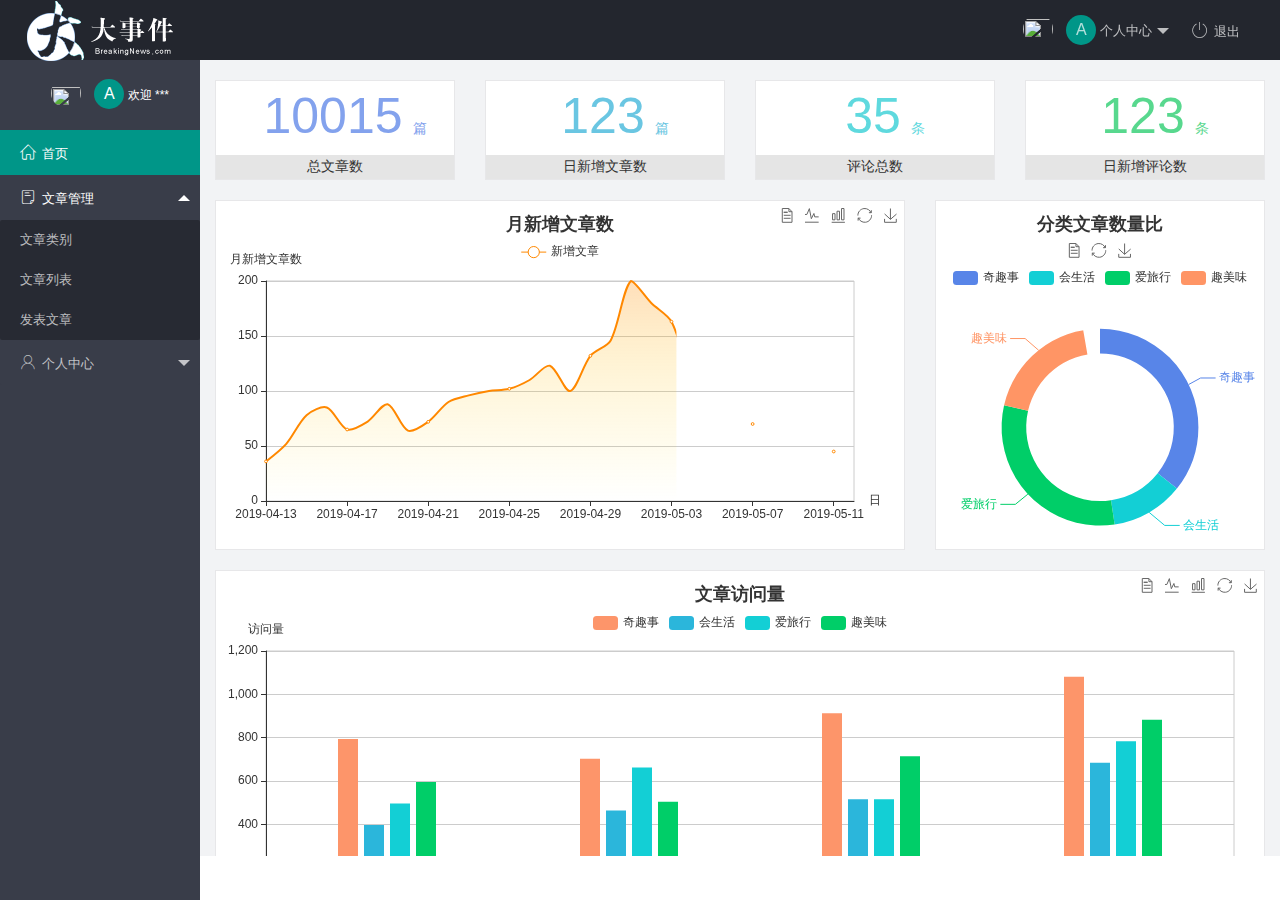
==== commit dc3ef02f: "实现了用户中心功能" ====
--- a/index.html
+++ b/index.html
@@ -30,9 +30,9 @@
                         <span class="text-avatar">A</span> 个人中心
                     </a>
                     <dl class="layui-nav-child">
-                        <dd><a href="">基本资料</a></dd>
-                        <dd><a href="">更换头像</a></dd>
-                        <dd><a href="">重置密码</a></dd>
+                        <dd><a href="/assets/user/userinfo.html" target="fm">基本资料</a></dd>
+                        <dd><a href="/assets/user/userAvatar.html" target="fm">更换头像</a></dd>
+                        <dd><a href="/assets/user/userpwd.html" target="fm">重置密码</a></dd>
                     </dl>
                 </li>
                 <li class="layui-nav-item" lay-header-event="menuRight" lay-unselect>
@@ -64,9 +64,9 @@
 
                         <a href="javascript:;"><span class="iconfont icon-user"></span>个人中心</a>
                         <dl class="layui-nav-child">
-                            <dd><a href="javascript:;">基本资料</a></dd>
-                            <dd><a href="javascript:;">更换头像</a></dd>
-                            <dd><a href="javascript:;">重置密码</a></dd>
+                            <dd><a href="/assets/user/userinfo.html" target="fm">基本资料</a></dd>
+                            <dd><a href="/assets/user/userAvatar.html" target="fm">更换头像</a></dd>
+                            <dd><a href="/assets/user/userpwd.html" target="fm">重置密码</a></dd>
                         </dl>
                     </li>
 
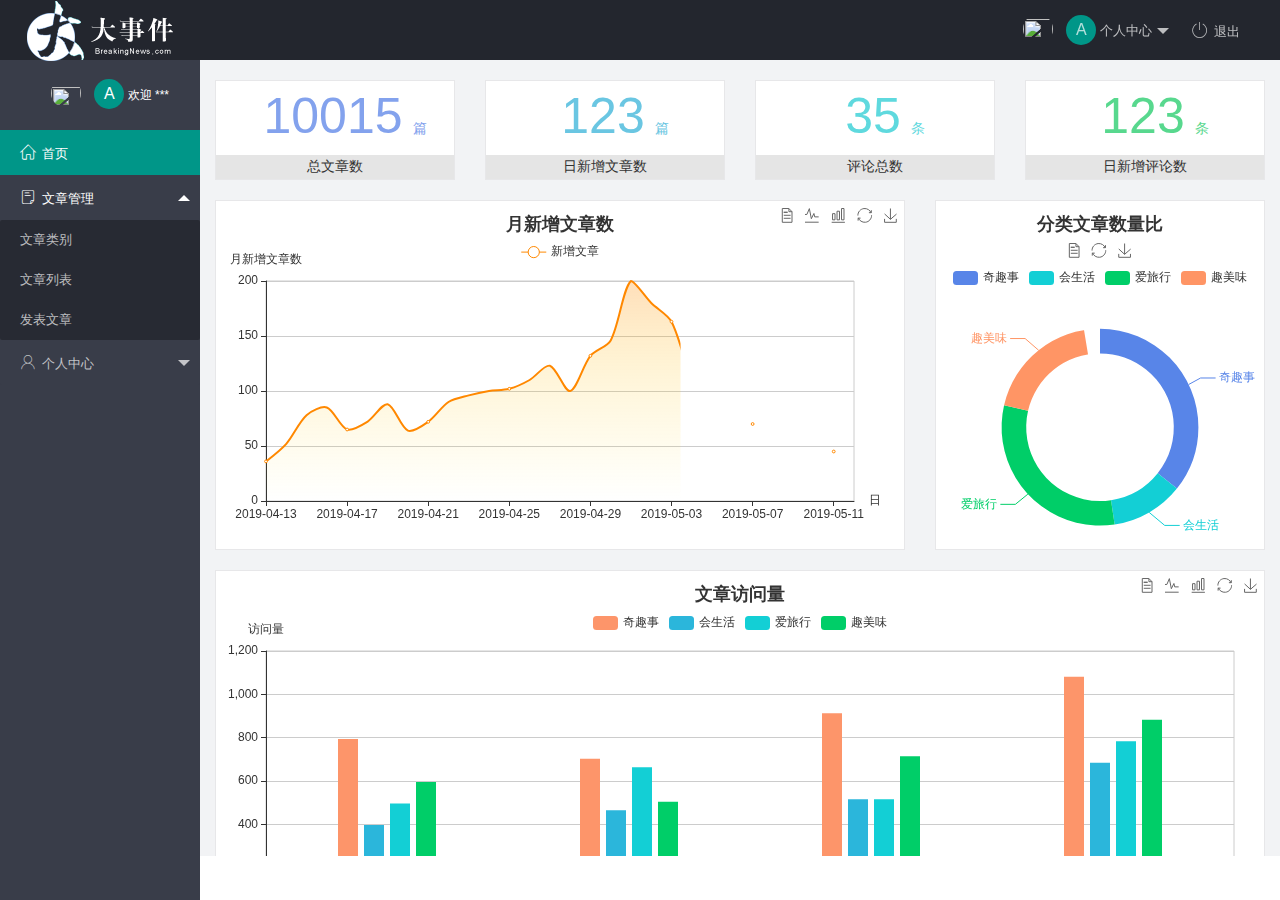
==== commit 290745a6: "完成了文章管理功能" ====
--- a/index.html
+++ b/index.html
@@ -55,9 +55,9 @@
                     <li class="layui-nav-item layui-nav-itemed">
                         <a class="" href="javascript:;"><span class="iconfont icon-16"></span>文章管理</a>
                         <dl class="layui-nav-child">
-                            <dd><a href="javascript:;">文章类别</a></dd>
-                            <dd><a href="javascript:;">文章列表</a></dd>
-                            <dd><a href="javascript:;">发表文章</a></dd>
+                            <dd><a href="/assets/article/art_cate.html" target="fm">文章类别</a></dd>
+                            <dd><a href="/assets/article/art_list.html" target="fm">文章列表</a></dd>
+                            <dd><a href="assets/article/art_pub.html" target="fm">发表文章</a></dd>
                         </dl>
                     </li>
                     <li class="layui-nav-item">
